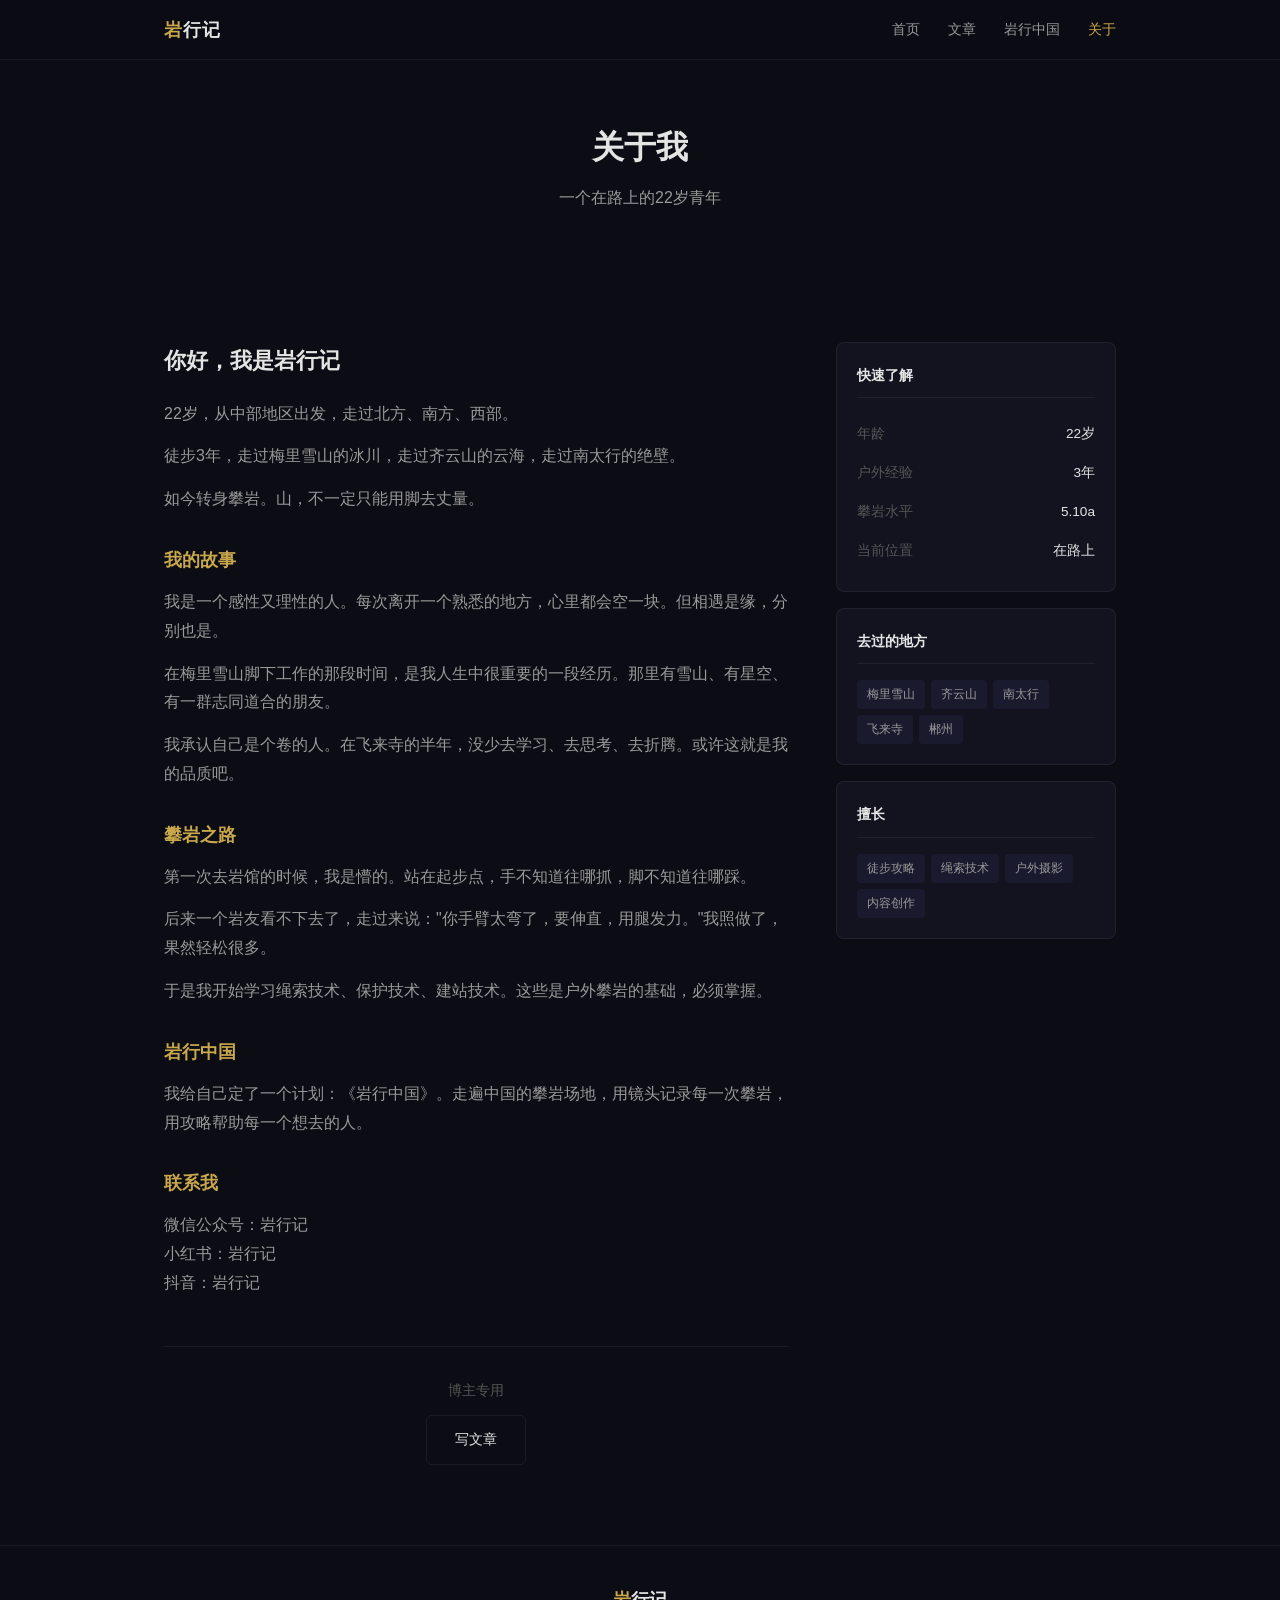
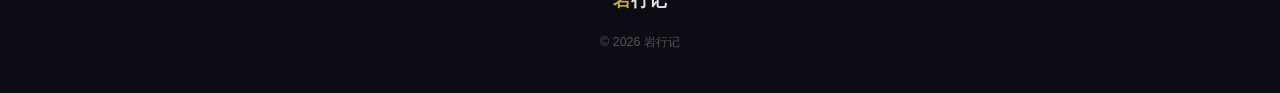
==== about.html @ cf62b630 "feat: 全面重构博客 - 修复深色模式，固定为深色主题 - 编辑器添加密码保护 - 添加GitHub发布教程 - 添加文章管理功能（删除/修改/隐藏） - 创建岩行中国独立页面 - 添加自动刷新机" ====
<!DOCTYPE html>
<html lang="zh-CN">
<head>
<meta charset="UTF-8">
<meta name="viewport" content="width=device-width, initial-scale=1.0">
<title>关于 | 岩行记</title>
<link rel="stylesheet" href="css/style.css">
</head>
<body>
<nav class="nav">
<div class="nav-inner">
<a href="index.html" class="nav-brand"><span>岩</span>行记</a>
<div class="nav-links" id="navLinks">
<a href="index.html">首页</a>
<a href="blog.html">文章</a>
<a href="yanxing.html">岩行中国</a>
<a href="about.html" class="active">关于</a>
</div>
<button class="nav-toggle" onclick="document.getElementById('navLinks').classList.toggle('show')"><span></span><span></span><span></span></button>
</div>
</nav>

<section class="page-head"><div class="container"><h1>关于我</h1><p>一个在路上的22岁青年</p></div></section>

<section class="section">
<div class="container">
<div class="about-grid">
<div class="about-main">
<h2>你好，我是岩行记</h2>
<p>22岁，从中部地区出发，走过北方、南方、西部。</p>
<p>徒步3年，走过梅里雪山的冰川，走过齐云山的云海，走过南太行的绝壁。</p>
<p>如今转身攀岩。山，不一定只能用脚去丈量。</p>

<h3>我的故事</h3>
<p>我是一个感性又理性的人。每次离开一个熟悉的地方，心里都会空一块。但相遇是缘，分别也是。</p>
<p>在梅里雪山脚下工作的那段时间，是我人生中很重要的一段经历。那里有雪山、有星空、有一群志同道合的朋友。</p>
<p>我承认自己是个卷的人。在飞来寺的半年，没少去学习、去思考、去折腾。或许这就是我的品质吧。</p>

<h3>攀岩之路</h3>
<p>第一次去岩馆的时候，我是懵的。站在起步点，手不知道往哪抓，脚不知道往哪踩。</p>
<p>后来一个岩友看不下去了，走过来说："你手臂太弯了，要伸直，用腿发力。"我照做了，果然轻松很多。</p>
<p>于是我开始学习绳索技术、保护技术、建站技术。这些是户外攀岩的基础，必须掌握。</p>

<h3>岩行中国</h3>
<p>我给自己定了一个计划：《岩行中国》。走遍中国的攀岩场地，用镜头记录每一次攀岩，用攻略帮助每一个想去的人。</p>

<h3>联系我</h3>
<p>微信公众号：岩行记<br>小红书：岩行记<br>抖音：岩行记</p>

<div class="editor-entry">
<p>博主专用</p>
<a href="editor.html" class="btn btn-o">写文章</a>
</div>
</div>

<div>
<div class="sidebar-card">
<h4>快速了解</h4>
<div class="info-row"><span class="lb">年龄</span><span>22岁</span></div>
<div class="info-row"><span class="lb">户外经验</span><span>3年</span></div>
<div class="info-row"><span class="lb">攀岩水平</span><span>5.10a</span></div>
<div class="info-row"><span class="lb">当前位置</span><span>在路上</span></div>
</div>
<div class="sidebar-card">
<h4>去过的地方</h4>
<div class="tags">
<span class="tag">梅里雪山</span><span class="tag">齐云山</span><span class="tag">南太行</span><span class="tag">飞来寺</span><span class="tag">郴州</span>
</div>
</div>
<div class="sidebar-card">
<h4>擅长</h4>
<div class="tags">
<span class="tag">徒步攻略</span><span class="tag">绳索技术</span><span class="tag">户外摄影</span><span class="tag">内容创作</span>
</div>
</div>
</div>
</div>
</div>
</section>

<footer class="footer"><div class="container"><div class="footer-brand"><span>岩</span>行记</div><p class="footer-copy">© 2026 岩行记</p></div></footer>
<script src="js/main.js"></script>
</body>
</html>
---- css/style.css ----
/* 岩行记 - 全局样式 */
*{margin:0;padding:0;box-sizing:border-box}

:root{
  --bg:#0c0c14;
  --bg2:#131320;
  --bg3:#1a1a2e;
  --tx:#e4e4e4;
  --tx2:#999;
  --tx3:#555;
  --gn:#c9a84c;
  --gn2:rgba(201,168,76,.15);
  --gn3:rgba(201,168,76,.3);
  --bd:rgba(255,255,255,.06);
  --r:8px;
}

html{font-size:16px;scroll-behavior:smooth}

body{
  font-family:-apple-system,BlinkMacSystemFont,"Segoe UI","PingFang SC","Hiragino Sans GB","Microsoft YaHei",Helvetica,Arial,sans-serif;
  background:var(--bg);
  color:var(--tx);
  line-height:1.7;
  min-height:100vh;
  -webkit-font-smoothing:antialiased;
}

a{color:inherit;text-decoration:none}
img{max-width:100%;display:block}
.container{max-width:1000px;margin:0 auto;padding:0 24px}

/* 导航 */
.nav{
  position:fixed;top:0;left:0;right:0;z-index:100;
  padding:14px 0;
  background:rgba(12,12,20,.85);
  backdrop-filter:blur(20px);
  border-bottom:1px solid var(--bd);
}
.nav-inner{max-width:1000px;margin:0 auto;padding:0 24px;display:flex;align-items:center;justify-content:space-between}
.nav-brand{font-size:1.15rem;font-weight:700;letter-spacing:1px}
.nav-brand span{color:var(--gn)}
.nav-links{display:flex;gap:28px}
.nav-links a{font-size:.88rem;color:var(--tx2);transition:.2s}
.nav-links a:hover,.nav-links a.active{color:var(--gn)}
.nav-toggle{display:none;background:none;border:none;cursor:pointer;flex-direction:column;gap:5px;padding:4px}
.nav-toggle span{width:20px;height:2px;background:var(--tx);transition:.2s}

/* 英雄区 */
.hero{min-height:100vh;display:flex;align-items:center;justify-content:center;text-align:center;padding:0 24px;position:relative}
.hero::before{content:'';position:absolute;top:20%;left:50%;transform:translateX(-50%);width:500px;height:500px;background:radial-gradient(circle,var(--gn2) 0%,transparent 70%);pointer-events:none}
.hero-content{position:relative;z-index:1}
.hero-label{font-size:.75rem;color:var(--gn);letter-spacing:4px;text-transform:uppercase;margin-bottom:24px}
.hero-title{font-size:clamp(3rem,8vw,5.5rem);font-weight:800;line-height:1;margin-bottom:20px;letter-spacing:-2px}
.hero-title .g{color:var(--gn)}
.hero-sub{font-size:1.05rem;color:var(--tx2);margin-bottom:12px;font-weight:300}
.hero-desc{font-size:.9rem;color:var(--tx3);margin-bottom:40px;max-width:500px;margin-left:auto;margin-right:auto}
.hero-btns{display:flex;gap:14px;justify-content:center;flex-wrap:wrap}

/* 按钮 */
.btn{display:inline-flex;align-items:center;padding:12px 28px;border-radius:6px;font-size:.88rem;font-weight:500;cursor:pointer;transition:.2s;border:none;font-family:inherit}
.btn-g{background:var(--gn);color:#0c0c14}
.btn-g:hover{background:#d4b35a;transform:translateY(-1px)}
.btn-o{background:transparent;color:var(--tx);border:1px solid var(--bd)}
.btn-o:hover{border-color:var(--gn);color:var(--gn)}
.btn-s{padding:8px 18px;font-size:.82rem}
.btn-d{background:#e94560;color:#fff}
.btn-d:hover{background:#d63d56}

/* 区块 */
.section{padding:80px 0}
.section-head{display:flex;justify-content:space-between;align-items:center;margin-bottom:40px}
.section-title{font-size:1.4rem;font-weight:700}
.section-title .g{color:var(--gn)}
.section-link{font-size:.85rem;color:var(--gn)}

/* 文章卡片 */
.posts-grid{display:grid;grid-template-columns:repeat(auto-fill,minmax(300px,1fr));gap:20px}
.post-card{background:var(--bg2);border:1px solid var(--bd);border-radius:var(--r);overflow:hidden;transition:.25s}
.post-card:hover{border-color:var(--gn3);transform:translateY(-4px)}
.post-thumb{height:180px;display:flex;align-items:center;justify-content:center;font-size:3rem;position:relative}
.post-thumb::after{content:'';position:absolute;bottom:0;left:0;right:0;height:60px;background:linear-gradient(transparent,var(--bg2))}
.post-body{padding:20px}
.post-meta{display:flex;gap:12px;font-size:.78rem;margin-bottom:10px}
.post-date{color:var(--tx3)}
.post-tag{color:var(--gn)}
.post-title{font-size:1.05rem;font-weight:600;margin-bottom:8px;line-height:1.4}
.post-excerpt{font-size:.88rem;color:var(--tx2);margin-bottom:16px;line-height:1.7;display:-webkit-box;-webkit-line-clamp:2;-webkit-box-orient:vertical;overflow:hidden}
.post-more{font-size:.82rem;color:var(--gn)}
.post-hidden{opacity:.5}

/* 岩行中国 */
.yanxing{text-align:center;padding:80px 24px;background:var(--bg2);border-top:1px solid var(--bd);border-bottom:1px solid var(--bd);position:relative;overflow:hidden}
.yanxing::before{content:'';position:absolute;top:-100px;right:-100px;width:400px;height:400px;background:radial-gradient(circle,var(--gn2) 0%,transparent 70%);pointer-events:none}
.badge{display:inline-block;padding:4px 16px;background:var(--gn2);color:var(--gn);border-radius:20px;font-size:.75rem;letter-spacing:2px;margin-bottom:20px;border:1px solid rgba(201,168,76,.2)}
.yanxing h2{font-size:2rem;font-weight:700;margin-bottom:16px}
.yanxing>p{color:var(--tx2);max-width:500px;margin:0 auto 32px}
.stops{display:flex;justify-content:center;gap:40px;margin-bottom:32px;flex-wrap:wrap}
.stop-num{display:block;font-size:1.6rem;font-weight:700;color:var(--gn)}
.stop-label{font-size:.75rem;color:var(--tx3);letter-spacing:1px}

/* 关于预览 */
.about-section{display:grid;grid-template-columns:1fr 1fr;gap:60px;align-items:center}
.about-text p{color:var(--tx2);margin-bottom:12px;font-size:.95rem}
.stats{display:grid;grid-template-columns:repeat(3,1fr);gap:16px}
.stat{text-align:center;padding:24px 12px;background:var(--bg2);border:1px solid var(--bd);border-radius:var(--r)}
.stat-num{display:block;font-size:1.4rem;font-weight:700;color:var(--gn);margin-bottom:6px}
.stat-label{font-size:.7rem;color:var(--tx3);letter-spacing:1px}

/* 页脚 */
.footer{padding:40px 0;border-top:1px solid var(--bd);text-align:center}
.footer-brand{font-size:1.1rem;font-weight:700;margin-bottom:16px}
.footer-brand span{color:var(--gn)}
.footer-links{display:flex;justify-content:center;gap:24px;margin-bottom:20px}
.footer-links a{font-size:.82rem;color:var(--tx2);transition:.2s}
.footer-links a:hover{color:var(--gn)}
.footer-copy{font-size:.78rem;color:var(--tx3)}

/* 页面头部 */
.page-head{padding:120px 0 50px;text-align:center}
.page-head h1{font-size:2rem;font-weight:700;margin-bottom:10px}
.page-head p{color:var(--tx2)}

/* 筛选 */
.filters{display:flex;gap:8px;margin-bottom:32px;flex-wrap:wrap}
.filter-btn{padding:6px 16px;background:transparent;border:1px solid var(--bd);border-radius:4px;color:var(--tx2);font-size:.82rem;cursor:pointer;transition:.2s;font-family:inherit}
.filter-btn:hover,.filter-btn.active{border-color:var(--gn);color:var(--gn);background:var(--gn2)}

/* 关于页面 */
.about-grid{display:grid;grid-template-columns:1fr 280px;gap:48px}
.about-main h2{font-size:1.4rem;margin-bottom:20px}
.about-main h3{font-size:1.1rem;color:var(--gn);margin:32px 0 12px}
.about-main p{color:var(--tx2);margin-bottom:14px;line-height:1.8}
.sidebar-card{background:var(--bg2);border:1px solid var(--bd);border-radius:var(--r);padding:20px;margin-bottom:16px}
.sidebar-card h4{font-size:.9rem;margin-bottom:16px;padding-bottom:10px;border-bottom:1px solid var(--bd)}
.info-row{display:flex;justify-content:space-between;padding:8px 0;font-size:.85rem}
.info-row .lb{color:var(--tx3)}
.tags{display:flex;flex-wrap:wrap;gap:6px}
.tag{padding:4px 10px;background:var(--bg3);border-radius:4px;font-size:.78rem;color:var(--tx2)}

/* 文章详情 */
.article-head{padding:120px 0 40px;text-align:center}
.article-head .post-meta{justify-content:center;margin-bottom:16px}
.article-head h1{font-size:2rem;font-weight:700;max-width:600px;margin:0 auto 12px;line-height:1.3}
.article-head .subtitle{color:var(--tx2);font-size:1rem}
.article-body{max-width:640px;margin:0 auto;padding:0 24px 60px}
.article-body p{margin-bottom:20px;color:var(--tx2);line-height:1.9}
.article-body h2{font-size:1.3rem;margin:40px 0 16px;color:var(--tx)}
.article-body blockquote{border-left:3px solid var(--gn);padding:14px 20px;margin:28px 0;background:var(--gn2);border-radius:0 6px 6px 0;font-style:italic;color:var(--tx2)}
.article-body hr{border:none;height:1px;background:var(--bd);margin:40px 0}
.article-body strong{color:var(--tx)}
.article-nav{max-width:640px;margin:0 auto;padding:0 24px 60px;display:flex;justify-content:space-between;border-top:1px solid var(--bd);padding-top:24px}
.article-nav a{font-size:.85rem;color:var(--gn)}

/* 编辑器 */
.editor-wrap{padding-top:100px;min-height:100vh}
.editor-box{max-width:800px;margin:0 auto;padding:0 24px 60px}
.editor-box>h1{font-size:1.8rem;margin-bottom:8px}
.editor-box>p{color:var(--tx2);margin-bottom:32px}

/* 登录 */
.login-box{background:var(--bg2);border:1px solid var(--bd);border-radius:var(--r);padding:40px;text-align:center;max-width:400px;margin:0 auto}
.login-box h3{margin-bottom:20px}
.login-box input{width:100%;padding:12px 16px;background:var(--bg);border:1px solid var(--bd);border-radius:6px;color:var(--tx);font-size:.95rem;margin-bottom:16px;font-family:inherit}
.login-box input:focus{outline:none;border-color:var(--gn)}
.login-err{color:#e94560;font-size:.82rem;margin-bottom:12px;display:none}

/* 表单 */
.form-card{background:var(--bg2);border:1px solid var(--bd);border-radius:var(--r);padding:28px}
.form-group{margin-bottom:20px}
.form-label{display:block;font-size:.82rem;color:var(--tx2);margin-bottom:6px;letter-spacing:.5px}
.form-input,.form-select,.form-textarea{width:100%;padding:10px 14px;background:var(--bg);border:1px solid var(--bd);border-radius:6px;color:var(--tx);font-size:.92rem;font-family:inherit;transition:.2s}
.form-input:focus,.form-select:focus,.form-textarea:focus{outline:none;border-color:var(--gn)}
.form-textarea{min-height:250px;resize:vertical;line-height:1.7}
.form-hint{font-size:.75rem;color:var(--tx3);margin-top:4px}
.form-actions{display:flex;gap:12px;margin-top:24px;flex-wrap:wrap}

/* 输出区域 */
.output-section{margin-top:32px}
.output-section h3{font-size:1.1rem;margin-bottom:16px}
.code-block{background:var(--bg);border:1px solid var(--bd);border-radius:var(--r);padding:20px;font-family:"SF Mono","Fira Code","Consolas",monospace;font-size:.8rem;line-height:1.5;color:var(--tx2);overflow-x:auto;max-height:400px;overflow-y:auto;white-space:pre-wrap}
.copy-ok{color:var(--gn);font-size:.82rem;display:none}

/* 编辑器入口 */
.editor-entry{margin-top:48px;padding-top:32px;border-top:1px solid var(--bd);text-align:center}
.editor-entry p{color:var(--tx3);font-size:.85rem;margin-bottom:12px}

/* 教程区域 */
.tutorial{background:var(--bg2);border:1px solid var(--bd);border-radius:var(--r);padding:28px;margin-top:32px}
.tutorial h3{font-size:1.1rem;margin-bottom:20px;color:var(--gn)}
.tutorial ol{padding-left:20px;color:var(--tx2)}
.tutorial li{margin-bottom:16px;line-height:1.7}
.tutorial code{background:var(--bg3);padding:2px 8px;border-radius:4px;font-size:.85rem;font-family:"SF Mono","Fira Code","Consolas",monospace}
.tutorial .step-title{font-weight:600;color:var(--tx);display:block;margin-bottom:4px}
.tutorial .step-desc{font-size:.88rem}
.tutorial .tip{background:var(--gn2);border-left:3px solid var(--gn);padding:12px 16px;border-radius:0 6px 6px 0;margin-top:20px;font-size:.85rem}

/* 文章管理 */
.manage-section{margin-top:32px}
.manage-item{display:flex;align-items:center;justify-content:space-between;padding:16px;background:var(--bg2);border:1px solid var(--bd);border-radius:var(--r);margin-bottom:10px}
.manage-item.hidden{opacity:.5}
.manage-info{flex:1}
.manage-info h4{font-size:.95rem;margin-bottom:4px}
.manage-info p{font-size:.8rem;color:var(--tx3)}
.manage-actions{display:flex;gap:8px}

/* 岩行中国独立页面 */
.yx-hero{padding:140px 0 60px;text-align:center;position:relative}
.yx-hero::before{content:'';position:absolute;top:0;left:0;right:0;bottom:0;background:radial-gradient(ellipse at 50% 0%,var(--gn2) 0%,transparent 60%);pointer-events:none}
.yx-hero h1{font-size:2.5rem;font-weight:700;margin-bottom:16px}
.yx-hero .g{color:var(--gn)}
.yx-hero p{color:var(--tx2);max-width:600px;margin:0 auto}

.yx-section{padding:60px 0}
.yx-section h2{font-size:1.5rem;margin-bottom:24px;text-align:center}
.yx-section h2 .g{color:var(--gn)}

.route-grid{display:grid;grid-template-columns:repeat(auto-fill,minmax(280px,1fr));gap:20px}
.route-card{background:var(--bg2);border:1px solid var(--bd);border-radius:var(--r);padding:24px;transition:.25s}
.route-card:hover{border-color:var(--gn3);transform:translateY(-4px)}
.route-num{font-size:2rem;font-weight:700;color:var(--gn);margin-bottom:8px}
.route-name{font-size:1.1rem;font-weight:600;margin-bottom:8px}
.route-desc{font-size:.88rem;color:var(--tx2);line-height:1.7}
.route-status{display:inline-block;margin-top:12px;padding:3px 10px;border-radius:4px;font-size:.72rem;letter-spacing:1px}
.route-status.upcoming{background:var(--gn2);color:var(--gn)}
.route-status.planned{background:rgba(255,255,255,.05);color:var(--tx3)}

.yx-plan{background:var(--bg2);border-top:1px solid var(--bd);border-bottom:1px solid var(--bd)}
.yx-plan-inner{max-width:700px;margin:0 auto;text-align:center}
.yx-plan h3{font-size:1.2rem;margin-bottom:20px}
.yx-timeline{text-align:left}
.timeline-item{display:flex;gap:20px;margin-bottom:24px;position:relative}
.timeline-dot{width:12px;height:12px;border-radius:50%;background:var(--gn);margin-top:6px;flex-shrink:0}
.timeline-content h4{font-size:.95rem;margin-bottom:4px}
.timeline-content p{font-size:.85rem;color:var(--tx2)}

.yx-join{text-align:center;padding:60px 24px}
.yx-join h2{font-size:1.5rem;margin-bottom:16px}
.yx-join p{color:var(--tx2);margin-bottom:24px;max-width:500px;margin-left:auto;margin-right:auto}

/* 响应式 */
@media(max-width:768px){
  .nav-links{display:none;position:absolute;top:100%;left:0;right:0;background:var(--bg2);flex-direction:column;padding:20px 24px;gap:14px;border-bottom:1px solid var(--bd)}
  .nav-links.show{display:flex}
  .nav-toggle{display:flex}
  .posts-grid{grid-template-columns:1fr}
  .about-section{grid-template-columns:1fr;gap:32px}
  .about-grid{grid-template-columns:1fr}
  .stats{grid-template-columns:repeat(3,1fr)}
  .stops{gap:24px}
  .form-actions{flex-direction:column}
  .article-head h1{font-size:1.5rem}
  .manage-item{flex-direction:column;align-items:flex-start;gap:12px}
  .manage-actions{width:100%}
  .manage-actions .btn{flex:1;justify-content:center}
}
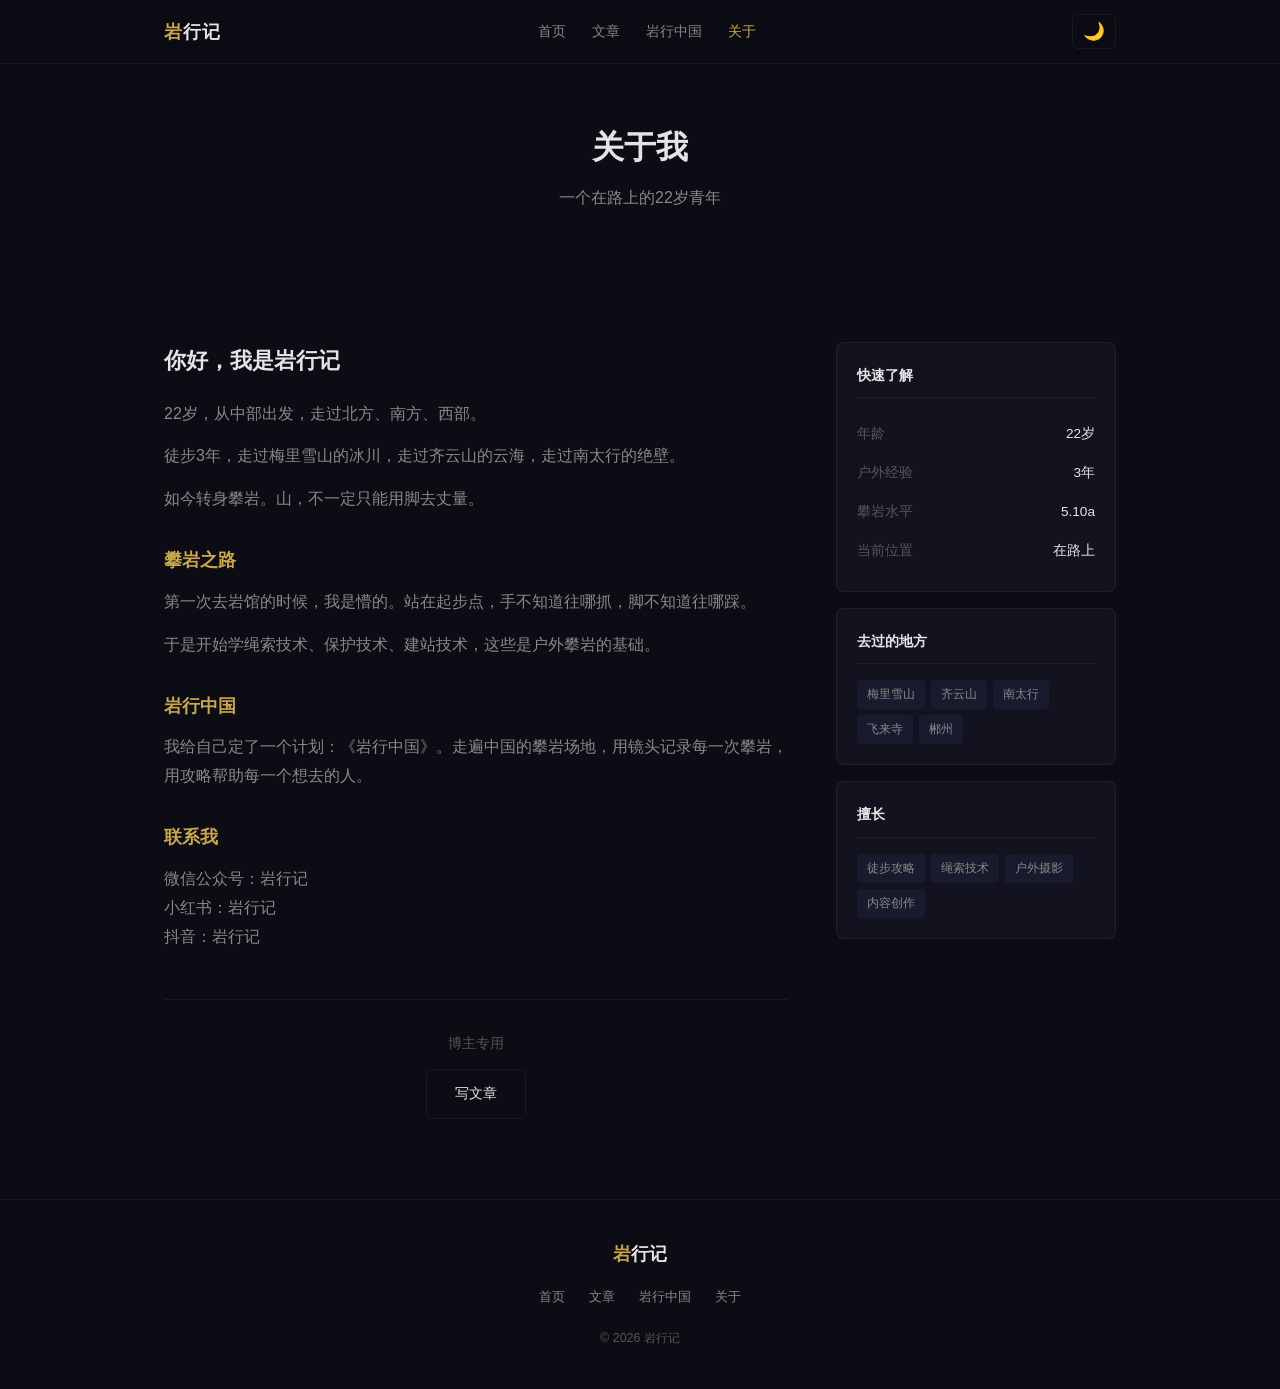
==== commit 7ddc548c: "feat: 完整重构 - 恢复深色/浅色主题切换 - 新增岩行中国独立页面 - 编辑器增加文章管理（隐藏/删除/导出） - 编辑器增加GitHub上传图文教程 - 导航栏增加岩行中国入口 - 首页文章" ====
--- a/about.html
+++ b/about.html
@@ -1,84 +1,104 @@
 <!DOCTYPE html>
 <html lang="zh-CN">
 <head>
-<meta charset="UTF-8">
-<meta name="viewport" content="width=device-width, initial-scale=1.0">
-<title>关于 | 岩行记</title>
-<link rel="stylesheet" href="css/style.css">
+    <meta charset="UTF-8">
+    <meta name="viewport" content="width=device-width, initial-scale=1.0">
+    <title>关于 | 岩行记</title>
+    <link rel="stylesheet" href="css/style.css">
+    <link rel="icon" href="data:image/svg+xml,<svg xmlns='http://www.w3.org/2000/svg' viewBox='0 0 100 100'><text y='.9em' font-size='90'>⛰️</text></svg>">
+    <meta http-equiv="Cache-Control" content="no-cache">
 </head>
 <body>
-<nav class="nav">
-<div class="nav-inner">
-<a href="index.html" class="nav-brand"><span>岩</span>行记</a>
-<div class="nav-links" id="navLinks">
-<a href="index.html">首页</a>
-<a href="blog.html">文章</a>
-<a href="yanxing.html">岩行中国</a>
-<a href="about.html" class="active">关于</a>
-</div>
-<button class="nav-toggle" onclick="document.getElementById('navLinks').classList.toggle('show')"><span></span><span></span><span></span></button>
-</div>
-</nav>
+    <nav class="nav">
+        <div class="nav-inner">
+            <a href="index.html" class="nav-brand"><span>岩</span>行记</a>
+            <div class="nav-links" id="navLinks">
+                <a href="index.html">首页</a>
+                <a href="blog.html">文章</a>
+                <a href="yanxing.html">岩行中国</a>
+                <a href="about.html" class="active">关于</a>
+            </div>
+            <button class="theme-btn" onclick="toggleTheme()" title="切换主题">🌙</button>
+            <button class="nav-toggle" onclick="document.getElementById('navLinks').classList.toggle('show')">
+                <span></span><span></span><span></span>
+            </button>
+        </div>
+    </nav>
 
-<section class="page-head"><div class="container"><h1>关于我</h1><p>一个在路上的22岁青年</p></div></section>
+    <section class="page-head">
+        <div class="container">
+            <h1>关于我</h1>
+            <p>一个在路上的22岁青年</p>
+        </div>
+    </section>
 
-<section class="section">
-<div class="container">
-<div class="about-grid">
-<div class="about-main">
-<h2>你好，我是岩行记</h2>
-<p>22岁，从中部地区出发，走过北方、南方、西部。</p>
-<p>徒步3年，走过梅里雪山的冰川，走过齐云山的云海，走过南太行的绝壁。</p>
-<p>如今转身攀岩。山，不一定只能用脚去丈量。</p>
+    <section class="section">
+        <div class="container">
+            <div class="about-grid">
+                <div class="about-main">
+                    <h2>你好，我是岩行记</h2>
+                    <p>22岁，从中部出发，走过北方、南方、西部。</p>
+                    <p>徒步3年，走过梅里雪山的冰川，走过齐云山的云海，走过南太行的绝壁。</p>
+                    <p>如今转身攀岩。山，不一定只能用脚去丈量。</p>
 
-<h3>我的故事</h3>
-<p>我是一个感性又理性的人。每次离开一个熟悉的地方，心里都会空一块。但相遇是缘，分别也是。</p>
-<p>在梅里雪山脚下工作的那段时间，是我人生中很重要的一段经历。那里有雪山、有星空、有一群志同道合的朋友。</p>
-<p>我承认自己是个卷的人。在飞来寺的半年，没少去学习、去思考、去折腾。或许这就是我的品质吧。</p>
+                    <h3>攀岩之路</h3>
+                    <p>第一次去岩馆的时候，我是懵的。站在起步点，手不知道往哪抓，脚不知道往哪踩。</p>
+                    <p>于是开始学绳索技术、保护技术、建站技术，这些是户外攀岩的基础。</p>
 
-<h3>攀岩之路</h3>
-<p>第一次去岩馆的时候，我是懵的。站在起步点，手不知道往哪抓，脚不知道往哪踩。</p>
-<p>后来一个岩友看不下去了，走过来说："你手臂太弯了，要伸直，用腿发力。"我照做了，果然轻松很多。</p>
-<p>于是我开始学习绳索技术、保护技术、建站技术。这些是户外攀岩的基础，必须掌握。</p>
+                    <h3>岩行中国</h3>
+                    <p>我给自己定了一个计划：《岩行中国》。走遍中国的攀岩场地，用镜头记录每一次攀岩，用攻略帮助每一个想去的人。</p>
 
-<h3>岩行中国</h3>
-<p>我给自己定了一个计划：《岩行中国》。走遍中国的攀岩场地，用镜头记录每一次攀岩，用攻略帮助每一个想去的人。</p>
+                    <h3>联系我</h3>
+                    <p>微信公众号：岩行记<br>小红书：岩行记<br>抖音：岩行记</p>
 
-<h3>联系我</h3>
-<p>微信公众号：岩行记<br>小红书：岩行记<br>抖音：岩行记</p>
+                    <!-- 写文章入口 -->
+                    <div class="editor-entry">
+                        <p>博主专用</p>
+                        <a href="editor.html" class="btn btn-ghost">写文章</a>
+                    </div>
+                </div>
 
-<div class="editor-entry">
-<p>博主专用</p>
-<a href="editor.html" class="btn btn-o">写文章</a>
-</div>
-</div>
+                <div>
+                    <div class="sidebar-card">
+                        <h4>快速了解</h4>
+                        <div class="info-row"><span class="label">年龄</span><span>22岁</span></div>
+                        <div class="info-row"><span class="label">户外经验</span><span>3年</span></div>
+                        <div class="info-row"><span class="label">攀岩水平</span><span>5.10a</span></div>
+                        <div class="info-row"><span class="label">当前位置</span><span>在路上</span></div>
+                    </div>
+                    <div class="sidebar-card">
+                        <h4>去过的地方</h4>
+                        <div class="tags">
+                            <span class="tag">梅里雪山</span><span class="tag">齐云山</span>
+                            <span class="tag">南太行</span><span class="tag">飞来寺</span>
+                            <span class="tag">郴州</span>
+                        </div>
+                    </div>
+                    <div class="sidebar-card">
+                        <h4>擅长</h4>
+                        <div class="tags">
+                            <span class="tag">徒步攻略</span><span class="tag">绳索技术</span>
+                            <span class="tag">户外摄影</span><span class="tag">内容创作</span>
+                        </div>
+                    </div>
+                </div>
+            </div>
+        </div>
+    </section>
 
-<div>
-<div class="sidebar-card">
-<h4>快速了解</h4>
-<div class="info-row"><span class="lb">年龄</span><span>22岁</span></div>
-<div class="info-row"><span class="lb">户外经验</span><span>3年</span></div>
-<div class="info-row"><span class="lb">攀岩水平</span><span>5.10a</span></div>
-<div class="info-row"><span class="lb">当前位置</span><span>在路上</span></div>
-</div>
-<div class="sidebar-card">
-<h4>去过的地方</h4>
-<div class="tags">
-<span class="tag">梅里雪山</span><span class="tag">齐云山</span><span class="tag">南太行</span><span class="tag">飞来寺</span><span class="tag">郴州</span>
-</div>
-</div>
-<div class="sidebar-card">
-<h4>擅长</h4>
-<div class="tags">
-<span class="tag">徒步攻略</span><span class="tag">绳索技术</span><span class="tag">户外摄影</span><span class="tag">内容创作</span>
-</div>
-</div>
-</div>
-</div>
-</div>
-</section>
+    <footer class="footer">
+        <div class="footer-inner">
+            <div class="footer-brand"><span>岩</span>行记</div>
+            <div class="footer-links">
+                <a href="index.html">首页</a>
+                <a href="blog.html">文章</a>
+                <a href="yanxing.html">岩行中国</a>
+                <a href="about.html">关于</a>
+            </div>
+            <p class="footer-copy">© 2026 岩行记</p>
+        </div>
+    </footer>
 
-<footer class="footer"><div class="container"><div class="footer-brand"><span>岩</span>行记</div><p class="footer-copy">© 2026 岩行记</p></div></footer>
-<script src="js/main.js"></script>
+    <script src="js/main.js"></script>
 </body>
 </html>
--- a/css/style.css
+++ b/css/style.css
@@ -1,257 +1,301 @@
-/* 岩行记 - 全局样式 */
-*{margin:0;padding:0;box-sizing:border-box}
-
-:root{
-  --bg:#0c0c14;
-  --bg2:#131320;
-  --bg3:#1a1a2e;
-  --tx:#e4e4e4;
-  --tx2:#999;
-  --tx3:#555;
-  --gn:#c9a84c;
-  --gn2:rgba(201,168,76,.15);
-  --gn3:rgba(201,168,76,.3);
-  --bd:rgba(255,255,255,.06);
-  --r:8px;
-}
-
-html{font-size:16px;scroll-behavior:smooth}
-
-body{
-  font-family:-apple-system,BlinkMacSystemFont,"Segoe UI","PingFang SC","Hiragino Sans GB","Microsoft YaHei",Helvetica,Arial,sans-serif;
-  background:var(--bg);
-  color:var(--tx);
-  line-height:1.7;
-  min-height:100vh;
-  -webkit-font-smoothing:antialiased;
-}
-
-a{color:inherit;text-decoration:none}
-img{max-width:100%;display:block}
-.container{max-width:1000px;margin:0 auto;padding:0 24px}
-
-/* 导航 */
-.nav{
-  position:fixed;top:0;left:0;right:0;z-index:100;
-  padding:14px 0;
-  background:rgba(12,12,20,.85);
-  backdrop-filter:blur(20px);
-  border-bottom:1px solid var(--bd);
-}
-.nav-inner{max-width:1000px;margin:0 auto;padding:0 24px;display:flex;align-items:center;justify-content:space-between}
-.nav-brand{font-size:1.15rem;font-weight:700;letter-spacing:1px}
-.nav-brand span{color:var(--gn)}
-.nav-links{display:flex;gap:28px}
-.nav-links a{font-size:.88rem;color:var(--tx2);transition:.2s}
-.nav-links a:hover,.nav-links a.active{color:var(--gn)}
-.nav-toggle{display:none;background:none;border:none;cursor:pointer;flex-direction:column;gap:5px;padding:4px}
-.nav-toggle span{width:20px;height:2px;background:var(--tx);transition:.2s}
-
-/* 英雄区 */
-.hero{min-height:100vh;display:flex;align-items:center;justify-content:center;text-align:center;padding:0 24px;position:relative}
-.hero::before{content:'';position:absolute;top:20%;left:50%;transform:translateX(-50%);width:500px;height:500px;background:radial-gradient(circle,var(--gn2) 0%,transparent 70%);pointer-events:none}
-.hero-content{position:relative;z-index:1}
-.hero-label{font-size:.75rem;color:var(--gn);letter-spacing:4px;text-transform:uppercase;margin-bottom:24px}
-.hero-title{font-size:clamp(3rem,8vw,5.5rem);font-weight:800;line-height:1;margin-bottom:20px;letter-spacing:-2px}
-.hero-title .g{color:var(--gn)}
-.hero-sub{font-size:1.05rem;color:var(--tx2);margin-bottom:12px;font-weight:300}
-.hero-desc{font-size:.9rem;color:var(--tx3);margin-bottom:40px;max-width:500px;margin-left:auto;margin-right:auto}
-.hero-btns{display:flex;gap:14px;justify-content:center;flex-wrap:wrap}
-
-/* 按钮 */
-.btn{display:inline-flex;align-items:center;padding:12px 28px;border-radius:6px;font-size:.88rem;font-weight:500;cursor:pointer;transition:.2s;border:none;font-family:inherit}
-.btn-g{background:var(--gn);color:#0c0c14}
-.btn-g:hover{background:#d4b35a;transform:translateY(-1px)}
-.btn-o{background:transparent;color:var(--tx);border:1px solid var(--bd)}
-.btn-o:hover{border-color:var(--gn);color:var(--gn)}
-.btn-s{padding:8px 18px;font-size:.82rem}
-.btn-d{background:#e94560;color:#fff}
-.btn-d:hover{background:#d63d56}
-
-/* 区块 */
-.section{padding:80px 0}
-.section-head{display:flex;justify-content:space-between;align-items:center;margin-bottom:40px}
-.section-title{font-size:1.4rem;font-weight:700}
-.section-title .g{color:var(--gn)}
-.section-link{font-size:.85rem;color:var(--gn)}
-
-/* 文章卡片 */
-.posts-grid{display:grid;grid-template-columns:repeat(auto-fill,minmax(300px,1fr));gap:20px}
-.post-card{background:var(--bg2);border:1px solid var(--bd);border-radius:var(--r);overflow:hidden;transition:.25s}
-.post-card:hover{border-color:var(--gn3);transform:translateY(-4px)}
-.post-thumb{height:180px;display:flex;align-items:center;justify-content:center;font-size:3rem;position:relative}
-.post-thumb::after{content:'';position:absolute;bottom:0;left:0;right:0;height:60px;background:linear-gradient(transparent,var(--bg2))}
-.post-body{padding:20px}
-.post-meta{display:flex;gap:12px;font-size:.78rem;margin-bottom:10px}
-.post-date{color:var(--tx3)}
-.post-tag{color:var(--gn)}
-.post-title{font-size:1.05rem;font-weight:600;margin-bottom:8px;line-height:1.4}
-.post-excerpt{font-size:.88rem;color:var(--tx2);margin-bottom:16px;line-height:1.7;display:-webkit-box;-webkit-line-clamp:2;-webkit-box-orient:vertical;overflow:hidden}
-.post-more{font-size:.82rem;color:var(--gn)}
-.post-hidden{opacity:.5}
-
-/* 岩行中国 */
-.yanxing{text-align:center;padding:80px 24px;background:var(--bg2);border-top:1px solid var(--bd);border-bottom:1px solid var(--bd);position:relative;overflow:hidden}
-.yanxing::before{content:'';position:absolute;top:-100px;right:-100px;width:400px;height:400px;background:radial-gradient(circle,var(--gn2) 0%,transparent 70%);pointer-events:none}
-.badge{display:inline-block;padding:4px 16px;background:var(--gn2);color:var(--gn);border-radius:20px;font-size:.75rem;letter-spacing:2px;margin-bottom:20px;border:1px solid rgba(201,168,76,.2)}
-.yanxing h2{font-size:2rem;font-weight:700;margin-bottom:16px}
-.yanxing>p{color:var(--tx2);max-width:500px;margin:0 auto 32px}
-.stops{display:flex;justify-content:center;gap:40px;margin-bottom:32px;flex-wrap:wrap}
-.stop-num{display:block;font-size:1.6rem;font-weight:700;color:var(--gn)}
-.stop-label{font-size:.75rem;color:var(--tx3);letter-spacing:1px}
-
-/* 关于预览 */
-.about-section{display:grid;grid-template-columns:1fr 1fr;gap:60px;align-items:center}
-.about-text p{color:var(--tx2);margin-bottom:12px;font-size:.95rem}
-.stats{display:grid;grid-template-columns:repeat(3,1fr);gap:16px}
-.stat{text-align:center;padding:24px 12px;background:var(--bg2);border:1px solid var(--bd);border-radius:var(--r)}
-.stat-num{display:block;font-size:1.4rem;font-weight:700;color:var(--gn);margin-bottom:6px}
-.stat-label{font-size:.7rem;color:var(--tx3);letter-spacing:1px}
-
-/* 页脚 */
-.footer{padding:40px 0;border-top:1px solid var(--bd);text-align:center}
-.footer-brand{font-size:1.1rem;font-weight:700;margin-bottom:16px}
-.footer-brand span{color:var(--gn)}
-.footer-links{display:flex;justify-content:center;gap:24px;margin-bottom:20px}
-.footer-links a{font-size:.82rem;color:var(--tx2);transition:.2s}
-.footer-links a:hover{color:var(--gn)}
-.footer-copy{font-size:.78rem;color:var(--tx3)}
-
-/* 页面头部 */
-.page-head{padding:120px 0 50px;text-align:center}
-.page-head h1{font-size:2rem;font-weight:700;margin-bottom:10px}
-.page-head p{color:var(--tx2)}
-
-/* 筛选 */
-.filters{display:flex;gap:8px;margin-bottom:32px;flex-wrap:wrap}
-.filter-btn{padding:6px 16px;background:transparent;border:1px solid var(--bd);border-radius:4px;color:var(--tx2);font-size:.82rem;cursor:pointer;transition:.2s;font-family:inherit}
-.filter-btn:hover,.filter-btn.active{border-color:var(--gn);color:var(--gn);background:var(--gn2)}
-
-/* 关于页面 */
-.about-grid{display:grid;grid-template-columns:1fr 280px;gap:48px}
-.about-main h2{font-size:1.4rem;margin-bottom:20px}
-.about-main h3{font-size:1.1rem;color:var(--gn);margin:32px 0 12px}
-.about-main p{color:var(--tx2);margin-bottom:14px;line-height:1.8}
-.sidebar-card{background:var(--bg2);border:1px solid var(--bd);border-radius:var(--r);padding:20px;margin-bottom:16px}
-.sidebar-card h4{font-size:.9rem;margin-bottom:16px;padding-bottom:10px;border-bottom:1px solid var(--bd)}
-.info-row{display:flex;justify-content:space-between;padding:8px 0;font-size:.85rem}
-.info-row .lb{color:var(--tx3)}
-.tags{display:flex;flex-wrap:wrap;gap:6px}
-.tag{padding:4px 10px;background:var(--bg3);border-radius:4px;font-size:.78rem;color:var(--tx2)}
-
-/* 文章详情 */
-.article-head{padding:120px 0 40px;text-align:center}
-.article-head .post-meta{justify-content:center;margin-bottom:16px}
-.article-head h1{font-size:2rem;font-weight:700;max-width:600px;margin:0 auto 12px;line-height:1.3}
-.article-head .subtitle{color:var(--tx2);font-size:1rem}
-.article-body{max-width:640px;margin:0 auto;padding:0 24px 60px}
-.article-body p{margin-bottom:20px;color:var(--tx2);line-height:1.9}
-.article-body h2{font-size:1.3rem;margin:40px 0 16px;color:var(--tx)}
-.article-body blockquote{border-left:3px solid var(--gn);padding:14px 20px;margin:28px 0;background:var(--gn2);border-radius:0 6px 6px 0;font-style:italic;color:var(--tx2)}
-.article-body hr{border:none;height:1px;background:var(--bd);margin:40px 0}
-.article-body strong{color:var(--tx)}
-.article-nav{max-width:640px;margin:0 auto;padding:0 24px 60px;display:flex;justify-content:space-between;border-top:1px solid var(--bd);padding-top:24px}
-.article-nav a{font-size:.85rem;color:var(--gn)}
-
-/* 编辑器 */
-.editor-wrap{padding-top:100px;min-height:100vh}
-.editor-box{max-width:800px;margin:0 auto;padding:0 24px 60px}
-.editor-box>h1{font-size:1.8rem;margin-bottom:8px}
-.editor-box>p{color:var(--tx2);margin-bottom:32px}
-
-/* 登录 */
-.login-box{background:var(--bg2);border:1px solid var(--bd);border-radius:var(--r);padding:40px;text-align:center;max-width:400px;margin:0 auto}
-.login-box h3{margin-bottom:20px}
-.login-box input{width:100%;padding:12px 16px;background:var(--bg);border:1px solid var(--bd);border-radius:6px;color:var(--tx);font-size:.95rem;margin-bottom:16px;font-family:inherit}
-.login-box input:focus{outline:none;border-color:var(--gn)}
-.login-err{color:#e94560;font-size:.82rem;margin-bottom:12px;display:none}
-
-/* 表单 */
-.form-card{background:var(--bg2);border:1px solid var(--bd);border-radius:var(--r);padding:28px}
-.form-group{margin-bottom:20px}
-.form-label{display:block;font-size:.82rem;color:var(--tx2);margin-bottom:6px;letter-spacing:.5px}
-.form-input,.form-select,.form-textarea{width:100%;padding:10px 14px;background:var(--bg);border:1px solid var(--bd);border-radius:6px;color:var(--tx);font-size:.92rem;font-family:inherit;transition:.2s}
-.form-input:focus,.form-select:focus,.form-textarea:focus{outline:none;border-color:var(--gn)}
-.form-textarea{min-height:250px;resize:vertical;line-height:1.7}
-.form-hint{font-size:.75rem;color:var(--tx3);margin-top:4px}
-.form-actions{display:flex;gap:12px;margin-top:24px;flex-wrap:wrap}
-
-/* 输出区域 */
-.output-section{margin-top:32px}
-.output-section h3{font-size:1.1rem;margin-bottom:16px}
-.code-block{background:var(--bg);border:1px solid var(--bd);border-radius:var(--r);padding:20px;font-family:"SF Mono","Fira Code","Consolas",monospace;font-size:.8rem;line-height:1.5;color:var(--tx2);overflow-x:auto;max-height:400px;overflow-y:auto;white-space:pre-wrap}
-.copy-ok{color:var(--gn);font-size:.82rem;display:none}
-
-/* 编辑器入口 */
-.editor-entry{margin-top:48px;padding-top:32px;border-top:1px solid var(--bd);text-align:center}
-.editor-entry p{color:var(--tx3);font-size:.85rem;margin-bottom:12px}
-
-/* 教程区域 */
-.tutorial{background:var(--bg2);border:1px solid var(--bd);border-radius:var(--r);padding:28px;margin-top:32px}
-.tutorial h3{font-size:1.1rem;margin-bottom:20px;color:var(--gn)}
-.tutorial ol{padding-left:20px;color:var(--tx2)}
-.tutorial li{margin-bottom:16px;line-height:1.7}
-.tutorial code{background:var(--bg3);padding:2px 8px;border-radius:4px;font-size:.85rem;font-family:"SF Mono","Fira Code","Consolas",monospace}
-.tutorial .step-title{font-weight:600;color:var(--tx);display:block;margin-bottom:4px}
-.tutorial .step-desc{font-size:.88rem}
-.tutorial .tip{background:var(--gn2);border-left:3px solid var(--gn);padding:12px 16px;border-radius:0 6px 6px 0;margin-top:20px;font-size:.85rem}
-
-/* 文章管理 */
-.manage-section{margin-top:32px}
-.manage-item{display:flex;align-items:center;justify-content:space-between;padding:16px;background:var(--bg2);border:1px solid var(--bd);border-radius:var(--r);margin-bottom:10px}
-.manage-item.hidden{opacity:.5}
-.manage-info{flex:1}
-.manage-info h4{font-size:.95rem;margin-bottom:4px}
-.manage-info p{font-size:.8rem;color:var(--tx3)}
-.manage-actions{display:flex;gap:8px}
-
-/* 岩行中国独立页面 */
-.yx-hero{padding:140px 0 60px;text-align:center;position:relative}
-.yx-hero::before{content:'';position:absolute;top:0;left:0;right:0;bottom:0;background:radial-gradient(ellipse at 50% 0%,var(--gn2) 0%,transparent 60%);pointer-events:none}
-.yx-hero h1{font-size:2.5rem;font-weight:700;margin-bottom:16px}
-.yx-hero .g{color:var(--gn)}
-.yx-hero p{color:var(--tx2);max-width:600px;margin:0 auto}
-
-.yx-section{padding:60px 0}
-.yx-section h2{font-size:1.5rem;margin-bottom:24px;text-align:center}
-.yx-section h2 .g{color:var(--gn)}
-
-.route-grid{display:grid;grid-template-columns:repeat(auto-fill,minmax(280px,1fr));gap:20px}
-.route-card{background:var(--bg2);border:1px solid var(--bd);border-radius:var(--r);padding:24px;transition:.25s}
-.route-card:hover{border-color:var(--gn3);transform:translateY(-4px)}
-.route-num{font-size:2rem;font-weight:700;color:var(--gn);margin-bottom:8px}
-.route-name{font-size:1.1rem;font-weight:600;margin-bottom:8px}
-.route-desc{font-size:.88rem;color:var(--tx2);line-height:1.7}
-.route-status{display:inline-block;margin-top:12px;padding:3px 10px;border-radius:4px;font-size:.72rem;letter-spacing:1px}
-.route-status.upcoming{background:var(--gn2);color:var(--gn)}
-.route-status.planned{background:rgba(255,255,255,.05);color:var(--tx3)}
-
-.yx-plan{background:var(--bg2);border-top:1px solid var(--bd);border-bottom:1px solid var(--bd)}
-.yx-plan-inner{max-width:700px;margin:0 auto;text-align:center}
-.yx-plan h3{font-size:1.2rem;margin-bottom:20px}
-.yx-timeline{text-align:left}
-.timeline-item{display:flex;gap:20px;margin-bottom:24px;position:relative}
-.timeline-dot{width:12px;height:12px;border-radius:50%;background:var(--gn);margin-top:6px;flex-shrink:0}
-.timeline-content h4{font-size:.95rem;margin-bottom:4px}
-.timeline-content p{font-size:.85rem;color:var(--tx2)}
-
-.yx-join{text-align:center;padding:60px 24px}
-.yx-join h2{font-size:1.5rem;margin-bottom:16px}
-.yx-join p{color:var(--tx2);margin-bottom:24px;max-width:500px;margin-left:auto;margin-right:auto}
-
-/* 响应式 */
-@media(max-width:768px){
-  .nav-links{display:none;position:absolute;top:100%;left:0;right:0;background:var(--bg2);flex-direction:column;padding:20px 24px;gap:14px;border-bottom:1px solid var(--bd)}
-  .nav-links.show{display:flex}
-  .nav-toggle{display:flex}
-  .posts-grid{grid-template-columns:1fr}
-  .about-section{grid-template-columns:1fr;gap:32px}
-  .about-grid{grid-template-columns:1fr}
-  .stats{grid-template-columns:repeat(3,1fr)}
-  .stops{gap:24px}
-  .form-actions{flex-direction:column}
-  .article-head h1{font-size:1.5rem}
-  .manage-item{flex-direction:column;align-items:flex-start;gap:12px}
-  .manage-actions{width:100%}
-  .manage-actions .btn{flex:1;justify-content:center}
-}
+*, *::before, *::after {
+    margin: 0; padding: 0; box-sizing: border-box;
+}
+
+/* ==================== 深色主题（默认） ==================== */
+:root {
+    --bg: #0c0c14;
+    --bg-card: #131320;
+    --bg-hover: #1a1a2e;
+    --text: #e4e4e4;
+    --text-dim: #888;
+    --text-muted: #555;
+    --gold: #c9a84c;
+    --gold-dim: rgba(201,168,76,0.15);
+    --gold-glow: rgba(201,168,76,0.25);
+    --border: rgba(255,255,255,0.06);
+    --radius: 8px;
+    --trans: 0.25s ease;
+}
+
+/* ==================== 浅色主题 ==================== */
+[data-theme="light"] {
+    --bg: #f5f0eb;
+    --bg-card: #ffffff;
+    --bg-hover: #ebe5dd;
+    --text: #1a1a1a;
+    --text-dim: #666;
+    --text-muted: #999;
+    --gold: #8b6914;
+    --gold-dim: rgba(139,105,20,0.08);
+    --gold-glow: rgba(139,105,20,0.15);
+    --border: rgba(0,0,0,0.08);
+}
+
+html { font-size: 16px; scroll-behavior: smooth; }
+
+body {
+    font-family: -apple-system, BlinkMacSystemFont, "Segoe UI", "PingFang SC", "Hiragino Sans GB", "Microsoft YaHei", "Helvetica Neue", Arial, sans-serif;
+    background: var(--bg);
+    color: var(--text);
+    line-height: 1.7;
+    min-height: 100vh;
+    transition: background var(--trans), color var(--trans);
+}
+
+a { color: inherit; text-decoration: none; }
+img { max-width: 100%; display: block; }
+.container { max-width: 1000px; margin: 0 auto; padding: 0 24px; }
+
+/* ==================== 导航 ==================== */
+.nav {
+    position: fixed; top: 0; left: 0; right: 0; z-index: 100;
+    padding: 14px 0;
+    background: rgba(12,12,20,0.82);
+    backdrop-filter: blur(20px);
+    -webkit-backdrop-filter: blur(20px);
+    border-bottom: 1px solid var(--border);
+    transition: background var(--trans);
+}
+[data-theme="light"] .nav {
+    background: rgba(245,240,235,0.85);
+}
+.nav-inner {
+    max-width: 1000px; margin: 0 auto; padding: 0 24px;
+    display: flex; align-items: center; justify-content: space-between;
+}
+.nav-brand { font-size: 1.15rem; font-weight: 700; letter-spacing: 1px; }
+.nav-brand span { color: var(--gold); }
+.nav-links { display: flex; gap: 26px; }
+.nav-links a { font-size: 0.86rem; color: var(--text-dim); transition: color var(--trans); }
+.nav-links a:hover, .nav-links a.active { color: var(--gold); }
+
+.theme-btn {
+    background: none; border: 1px solid var(--border); cursor: pointer;
+    font-size: 1.1rem; padding: 6px 10px; border-radius: 6px;
+    color: var(--text-dim); transition: var(--trans);
+}
+.theme-btn:hover { border-color: var(--gold); color: var(--gold); }
+
+.nav-toggle {
+    display: none; background: none; border: none; cursor: pointer;
+    flex-direction: column; gap: 5px; padding: 4px;
+}
+.nav-toggle span { width: 20px; height: 2px; background: var(--text); transition: var(--trans); }
+
+/* ==================== 英雄 ==================== */
+.hero {
+    min-height: 100vh; display: flex; align-items: center; justify-content: center;
+    text-align: center; padding: 0 24px; position: relative;
+}
+.hero::before {
+    content:''; position:absolute; top:20%; left:50%; transform:translateX(-50%);
+    width:500px; height:500px;
+    background:radial-gradient(circle, var(--gold-dim) 0%, transparent 70%);
+    pointer-events:none;
+}
+.hero-content { position:relative; z-index:1; }
+.hero-label { font-size:0.75rem; color:var(--gold); letter-spacing:4px; text-transform:uppercase; margin-bottom:24px; }
+.hero-title { font-size:clamp(3rem,8vw,5.5rem); font-weight:800; line-height:1; margin-bottom:20px; letter-spacing:-2px; }
+.hero-title .gold { color:var(--gold); }
+.hero-sub { font-size:1.05rem; color:var(--text-dim); margin-bottom:12px; font-weight:300; }
+.hero-desc { font-size:0.9rem; color:var(--text-muted); margin-bottom:40px; max-width:500px; margin-left:auto; margin-right:auto; }
+.hero-btns { display:flex; gap:14px; justify-content:center; flex-wrap:wrap; }
+
+/* ==================== 按钮 ==================== */
+.btn {
+    display:inline-flex; align-items:center; padding:12px 28px;
+    border-radius:6px; font-size:0.88rem; font-weight:500;
+    cursor:pointer; transition:var(--trans); border:none; font-family:inherit;
+}
+.btn-gold { background:var(--gold); color:#0c0c14; }
+.btn-gold:hover { background:#d4b35a; transform:translateY(-1px); }
+.btn-ghost { background:transparent; color:var(--text); border:1px solid var(--border); }
+.btn-ghost:hover { border-color:var(--gold); color:var(--gold); }
+.btn-sm { padding:6px 14px; font-size:0.8rem; }
+
+/* ==================== 区块 ==================== */
+.section { padding:80px 0; }
+.section-head { display:flex; justify-content:space-between; align-items:center; margin-bottom:40px; }
+.section-title { font-size:1.4rem; font-weight:700; }
+.section-title .gold { color:var(--gold); }
+.section-link { font-size:0.85rem; color:var(--gold); }
+
+/* ==================== 文章卡片 ==================== */
+.posts-grid { display:grid; grid-template-columns:repeat(auto-fill,minmax(300px,1fr)); gap:20px; }
+.post-card {
+    background:var(--bg-card); border:1px solid var(--border);
+    border-radius:var(--radius); overflow:hidden; transition:var(--trans);
+    position:relative;
+}
+.post-card:hover { border-color:rgba(201,168,76,0.3); transform:translateY(-4px); }
+.post-card.hidden-card { opacity:0.4; }
+.post-thumb { height:180px; display:flex; align-items:center; justify-content:center; font-size:3rem; position:relative; }
+.post-thumb::after { content:''; position:absolute; bottom:0; left:0; right:0; height:60px; background:linear-gradient(transparent, var(--bg-card)); }
+.post-body { padding:20px; }
+.post-meta { display:flex; gap:12px; font-size:0.78rem; margin-bottom:10px; }
+.post-date { color:var(--text-muted); }
+.post-tag { color:var(--gold); }
+.post-hidden-tag { color:#e94560; font-size:0.7rem; }
+.post-title { font-size:1.05rem; font-weight:600; margin-bottom:8px; line-height:1.4; }
+.post-excerpt { font-size:0.88rem; color:var(--text-dim); margin-bottom:16px; line-height:1.7; display:-webkit-box; -webkit-line-clamp:2; -webkit-box-orient:vertical; overflow:hidden; }
+.post-more { font-size:0.82rem; color:var(--gold); }
+.post-actions { display:flex; gap:8px; margin-top:12px; }
+
+/* ==================== 岩行中国 ==================== */
+.yanxing {
+    text-align:center; padding:80px 24px;
+    background:var(--bg-card); border-top:1px solid var(--border); border-bottom:1px solid var(--border);
+    position:relative; overflow:hidden;
+}
+.yanxing::before {
+    content:''; position:absolute; top:-100px; right:-100px;
+    width:400px; height:400px;
+    background:radial-gradient(circle, var(--gold-dim) 0%, transparent 70%);
+    pointer-events:none;
+}
+.yanxing-badge { display:inline-block; padding:4px 16px; background:var(--gold-dim); color:var(--gold); border-radius:20px; font-size:0.75rem; letter-spacing:2px; margin-bottom:20px; border:1px solid rgba(201,168,76,0.2); }
+.yanxing h2 { font-size:2rem; font-weight:700; margin-bottom:16px; }
+.yanxing p { color:var(--text-dim); max-width:500px; margin:0 auto 32px; }
+.stops { display:flex; justify-content:center; gap:40px; margin-bottom:32px; flex-wrap:wrap; }
+.stop-num { display:block; font-size:1.6rem; font-weight:700; color:var(--gold); }
+.stop-label { font-size:0.75rem; color:var(--text-muted); letter-spacing:1px; }
+
+/* ==================== 岩行中国详情页 ==================== */
+.yx-header { padding:120px 0 40px; text-align:center; position:relative; }
+.yx-header::before { content:''; position:absolute; top:0; left:50%; transform:translateX(-50%); width:600px; height:300px; background:radial-gradient(ellipse, var(--gold-dim) 0%, transparent 70%); pointer-events:none; }
+.yx-header h1 { font-size:2.5rem; font-weight:800; letter-spacing:-1px; position:relative; }
+.yx-header h1 span { color:var(--gold); }
+.yx-header .sub { font-size:1.1rem; color:var(--text-dim); margin-top:12px; position:relative; }
+.yx-spot { background:var(--bg-card); border:1px solid var(--border); border-radius:var(--radius); padding:28px; margin-bottom:20px; transition:var(--trans); }
+.yx-spot:hover { border-color:rgba(201,168,76,0.3); }
+.yx-spot-top { display:flex; justify-content:space-between; align-items:flex-start; margin-bottom:14px; }
+.yx-spot-num { font-size:0.8rem; color:var(--gold); font-weight:600; letter-spacing:2px; }
+.yx-spot-status { font-size:0.75rem; padding:3px 10px; border-radius:12px; }
+.status-done { background:rgba(0,200,100,0.15); color:#00c864; }
+.status-plan { background:var(--gold-dim); color:var(--gold); }
+.yx-spot-title { font-size:1.2rem; font-weight:700; margin-bottom:8px; }
+.yx-spot-desc { color:var(--text-dim); font-size:0.9rem; line-height:1.7; margin-bottom:16px; }
+.yx-spot-tags { display:flex; flex-wrap:wrap; gap:8px; }
+.yx-spot-tag { font-size:0.75rem; color:var(--text-muted); padding:3px 10px; background:var(--bg-hover); border-radius:4px; }
+.yx-map { margin:60px 0; text-align:center; }
+.yx-map-placeholder { padding:60px; background:var(--bg-card); border:2px dashed var(--border); border-radius:var(--radius); color:var(--text-muted); }
+
+/* ==================== 关于预览 ==================== */
+.about-section { display:grid; grid-template-columns:1fr 1fr; gap:60px; align-items:center; }
+.about-text p { color:var(--text-dim); margin-bottom:12px; font-size:0.95rem; }
+.stats { display:grid; grid-template-columns:repeat(3,1fr); gap:16px; }
+.stat { text-align:center; padding:24px 12px; background:var(--bg-card); border:1px solid var(--border); border-radius:var(--radius); }
+.stat-num { display:block; font-size:1.4rem; font-weight:700; color:var(--gold); margin-bottom:6px; }
+.stat-label { font-size:0.7rem; color:var(--text-muted); letter-spacing:1px; }
+
+/* ==================== 页脚 ==================== */
+.footer { padding:40px 0; border-top:1px solid var(--border); text-align:center; }
+.footer-inner { max-width:1000px; margin:0 auto; padding:0 24px; }
+.footer-brand { font-size:1.1rem; font-weight:700; margin-bottom:16px; }
+.footer-brand span { color:var(--gold); }
+.footer-links { display:flex; justify-content:center; gap:24px; margin-bottom:20px; }
+.footer-links a { font-size:0.82rem; color:var(--text-dim); transition:color var(--trans); }
+.footer-links a:hover { color:var(--gold); }
+.footer-copy { font-size:0.78rem; color:var(--text-muted); }
+
+/* ==================== 页面头部 ==================== */
+.page-head { padding:120px 0 50px; text-align:center; }
+.page-head h1 { font-size:2rem; font-weight:700; margin-bottom:10px; }
+.page-head p { color:var(--text-dim); }
+
+/* ==================== 筛选 ==================== */
+.filters { display:flex; gap:8px; margin-bottom:32px; flex-wrap:wrap; }
+.filter-btn { padding:6px 16px; background:transparent; border:1px solid var(--border); border-radius:4px; color:var(--text-dim); font-size:0.82rem; cursor:pointer; transition:var(--trans); font-family:inherit; }
+.filter-btn:hover, .filter-btn.active { border-color:var(--gold); color:var(--gold); background:var(--gold-dim); }
+
+/* ==================== 管理工具栏 ==================== */
+.mgmt-bar { display:flex; gap:8px; align-items:center; margin-left:auto; }
+.mgmt-bar .btn-ghost { padding:5px 12px; font-size:0.75rem; }
+
+/* ==================== 关于页面 ==================== */
+.about-grid { display:grid; grid-template-columns:1fr 280px; gap:48px; }
+.about-main h2 { font-size:1.4rem; margin-bottom:20px; }
+.about-main h3 { font-size:1.1rem; color:var(--gold); margin:32px 0 12px; }
+.about-main p { color:var(--text-dim); margin-bottom:14px; line-height:1.8; }
+.sidebar-card { background:var(--bg-card); border:1px solid var(--border); border-radius:var(--radius); padding:20px; margin-bottom:16px; }
+.sidebar-card h4 { font-size:0.9rem; margin-bottom:16px; padding-bottom:10px; border-bottom:1px solid var(--border); }
+.info-row { display:flex; justify-content:space-between; padding:8px 0; font-size:0.85rem; }
+.info-row .label { color:var(--text-muted); }
+.tags { display:flex; flex-wrap:wrap; gap:6px; }
+.tag { padding:4px 10px; background:var(--bg-hover); border-radius:4px; font-size:0.78rem; color:var(--text-dim); }
+
+/* ==================== 文章详情 ==================== */
+.article-head { padding:120px 0 40px; text-align:center; }
+.article-head .post-meta { justify-content:center; margin-bottom:16px; }
+.article-head h1 { font-size:2rem; font-weight:700; max-width:600px; margin:0 auto 12px; line-height:1.3; }
+.article-head .subtitle { color:var(--text-dim); font-size:1rem; }
+.article-body { max-width:640px; margin:0 auto; padding:0 24px 60px; }
+.article-body p { margin-bottom:20px; color:var(--text-dim); line-height:1.9; }
+.article-body h2 { font-size:1.3rem; margin:40px 0 16px; color:var(--text); }
+.article-body blockquote { border-left:3px solid var(--gold); padding:14px 20px; margin:28px 0; background:var(--gold-dim); border-radius:0 6px 6px 0; font-style:italic; color:var(--text-dim); }
+.article-body hr { border:none; height:1px; background:var(--border); margin:40px 0; }
+.article-body strong { color:var(--text); }
+.article-nav { max-width:640px; margin:0 auto; padding:0 24px 60px; display:flex; justify-content:space-between; border-top:1px solid var(--border); padding-top:24px; }
+.article-nav a { font-size:0.85rem; color:var(--gold); }
+
+/* ==================== 编辑器 ==================== */
+.editor-wrap { padding-top:100px; min-height:100vh; }
+.editor-box { max-width:860px; margin:0 auto; padding:0 24px 60px; }
+.editor-box h1 { font-size:1.8rem; margin-bottom:8px; }
+.editor-box > p { color:var(--text-dim); margin-bottom:32px; }
+
+.login-box { background:var(--bg-card); border:1px solid var(--border); border-radius:var(--radius); padding:40px; text-align:center; max-width:400px; margin:0 auto; }
+.login-box h3 { margin-bottom:20px; }
+.login-box input { width:100%; padding:12px 16px; background:var(--bg); border:1px solid var(--border); border-radius:6px; color:var(--text); font-size:0.95rem; margin-bottom:16px; font-family:inherit; }
+.login-box input:focus { outline:none; border-color:var(--gold); }
+.login-box .error { color:#e94560; font-size:0.82rem; margin-bottom:12px; display:none; }
+
+.form-card { background:var(--bg-card); border:1px solid var(--border); border-radius:var(--radius); padding:28px; margin-bottom:28px; }
+.form-group { margin-bottom:20px; }
+.form-label { display:block; font-size:0.82rem; color:var(--text-dim); margin-bottom:6px; letter-spacing:0.5px; }
+.form-input, .form-select, .form-textarea { width:100%; padding:10px 14px; background:var(--bg); border:1px solid var(--border); border-radius:6px; color:var(--text); font-size:0.92rem; font-family:inherit; transition:var(--trans); }
+.form-input:focus, .form-select:focus, .form-textarea:focus { outline:none; border-color:var(--gold); }
+.form-textarea { min-height:250px; resize:vertical; line-height:1.7; }
+.form-hint { font-size:0.75rem; color:var(--text-muted); margin-top:4px; }
+.form-actions { display:flex; gap:12px; margin-top:24px; }
+.form-inline { display:flex; gap:10px; align-items:center; }
+.form-inline .form-input { flex:1; }
+
+.output-section { margin-top:32px; }
+.output-section h3 { font-size:1.1rem; margin-bottom:16px; }
+.code-block { background:var(--bg); border:1px solid var(--border); border-radius:var(--radius); padding:20px; font-family:"SF Mono","Fira Code","Consolas",monospace; font-size:0.8rem; line-height:1.5; color:var(--text-dim); overflow-x:auto; max-height:400px; overflow-y:auto; white-space:pre-wrap; }
+.copy-ok { color:var(--gold); font-size:0.82rem; display:none; }
+
+/* 教程卡片 */
+.tutorial { margin-top:40px; }
+.tutorial h2 { font-size:1.4rem; margin-bottom:24px; }
+.tutorial-steps { display:grid; gap:16px; }
+.tutorial-step { background:var(--bg-card); border:1px solid var(--border); border-radius:var(--radius); padding:24px; display:flex; gap:20px; align-items:flex-start; }
+.tutorial-step-num { width:36px; height:36px; border-radius:50%; background:var(--gold); color:#0c0c14; display:flex; align-items:center; justify-content:center; font-weight:700; font-size:0.9rem; flex-shrink:0; }
+.tutorial-step-body h4 { font-size:1rem; margin-bottom:6px; }
+.tutorial-step-body p { color:var(--text-dim); font-size:0.85rem; line-height:1.7; margin-bottom:4px; }
+.tutorial-step-body code { background:var(--bg); padding:2px 8px; border-radius:4px; font-size:0.8rem; color:var(--gold); }
+.tutorial-step-body pre { background:var(--bg); padding:12px 16px; border-radius:6px; margin-top:8px; font-size:0.78rem; color:var(--text-dim); overflow-x:auto; }
+
+/* 编辑器入口（关于页面底部） */
+.editor-entry { margin-top:48px; padding-top:32px; border-top:1px solid var(--border); text-align:center; }
+.editor-entry p { color:var(--text-muted); font-size:0.85rem; margin-bottom:12px; }
+
+/* 管理入口 */
+.mgmt-section { margin-top:48px; padding-top:32px; border-top:1px solid var(--border); }
+.mgmt-section h3 { font-size:1.1rem; margin-bottom:16px; }
+.json-editor { width:100%; min-height:200px; font-family:"SF Mono",monospace; font-size:0.8rem; padding:16px; background:var(--bg); border:1px solid var(--border); border-radius:var(--radius); color:var(--text); resize:vertical; }
+
+/* ==================== 响应式 ==================== */
+@media (max-width:768px) {
+    .nav-links { display:none; position:absolute; top:100%; left:0; right:0; background:var(--bg-card); flex-direction:column; padding:20px 24px; gap:14px; border-bottom:1px solid var(--border); }
+    .nav-links.show { display:flex; }
+    .nav-toggle { display:flex; }
+    .posts-grid { grid-template-columns:1fr; }
+    .about-section, .about-grid { grid-template-columns:1fr; gap:32px; }
+    .stats { grid-template-columns:repeat(3,1fr); }
+    .stops { gap:24px; }
+    .form-actions { flex-direction:column; }
+    .article-head h1 { font-size:1.5rem; }
+}
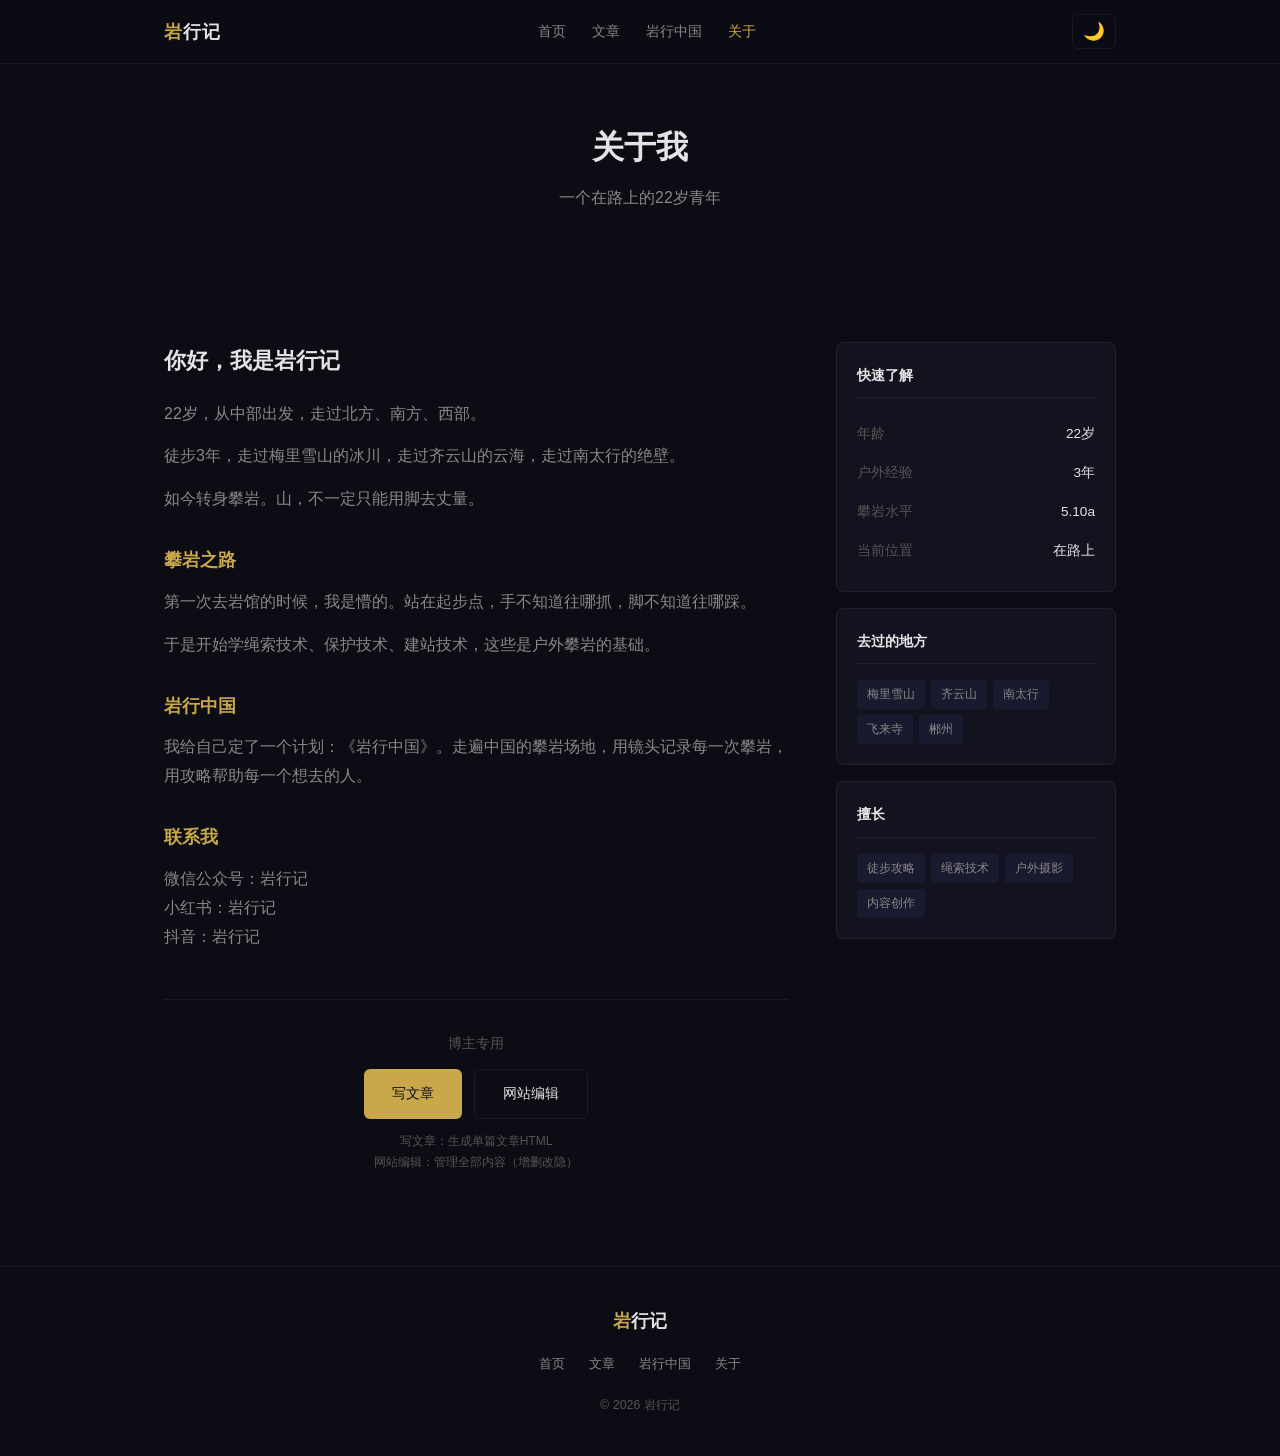
==== commit c42c60bf: "feat: 新增网站编辑器+岩行中国管理+文章增删改隐藏 - 新增 site-editor.html 网站编辑器（密码保护） - 支持文章增删改隐藏管理 - 支持岩行中国站点管理 - 支持页面内容动态" ====
--- a/about.html
+++ b/about.html
@@ -51,10 +51,14 @@
                     <h3>联系我</h3>
                     <p>微信公众号：岩行记<br>小红书：岩行记<br>抖音：岩行记</p>
 
-                    <!-- 写文章入口 -->
+                    <!-- 编辑入口 -->
                     <div class="editor-entry">
                         <p>博主专用</p>
-                        <a href="editor.html" class="btn btn-ghost">写文章</a>
+                        <div style="display:flex;gap:12px;justify-content:center;">
+                            <a href="editor.html" class="btn btn-gold">写文章</a>
+                            <a href="site-editor.html" class="btn btn-ghost">网站编辑</a>
+                        </div>
+                        <p style="font-size:0.75rem;margin-top:12px;color:var(--text-muted);">写文章：生成单篇文章HTML<br>网站编辑：管理全部内容（增删改隐）</p>
                     </div>
                 </div>
 
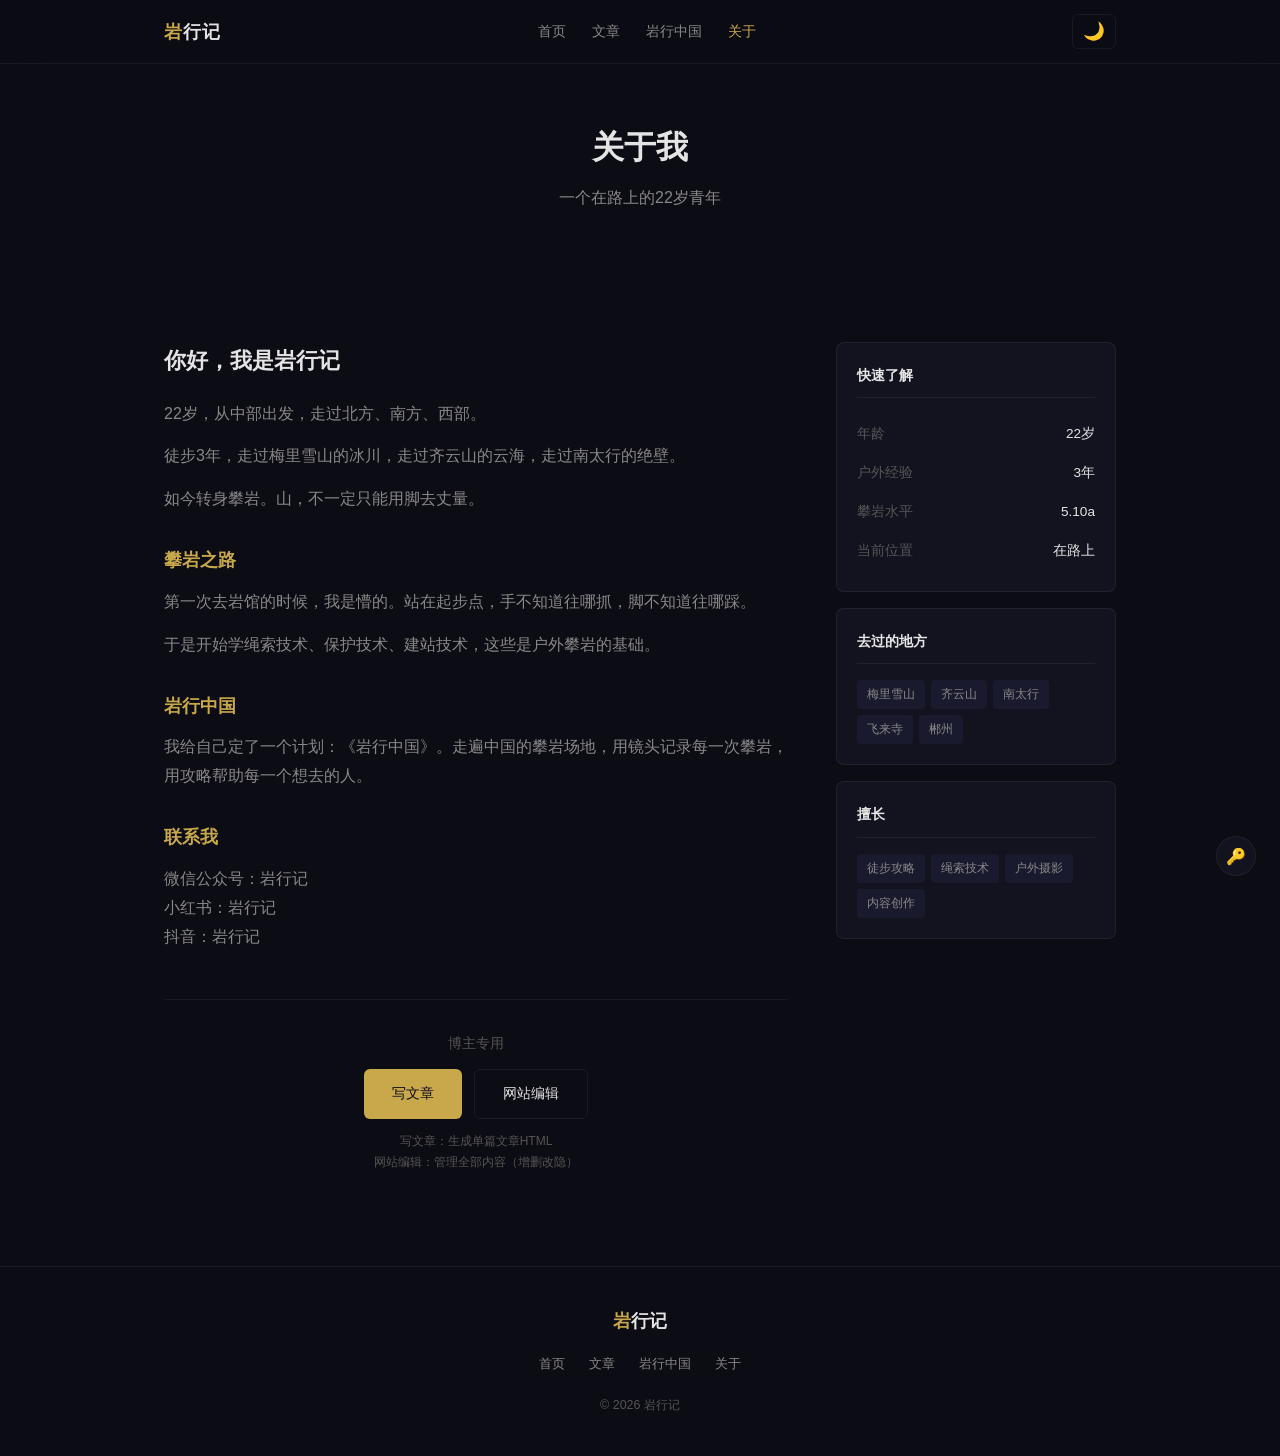
==== commit dad1cf98: "feat: 重做编辑系统 - 页面内直接编辑 - 底部🔑按钮登录（密码LBS20040816） - 登录后直接点击页面文字修改 - 顶部编辑工具栏：导出/隐藏文章/退出 - 文字编辑自动保存到本地 -" ====
--- a/about.html
+++ b/about.html
@@ -104,5 +104,6 @@
     </footer>
 
     <script src="js/main.js"></script>
+    <script src="js/admin.js"></script>
 </body>
 </html>
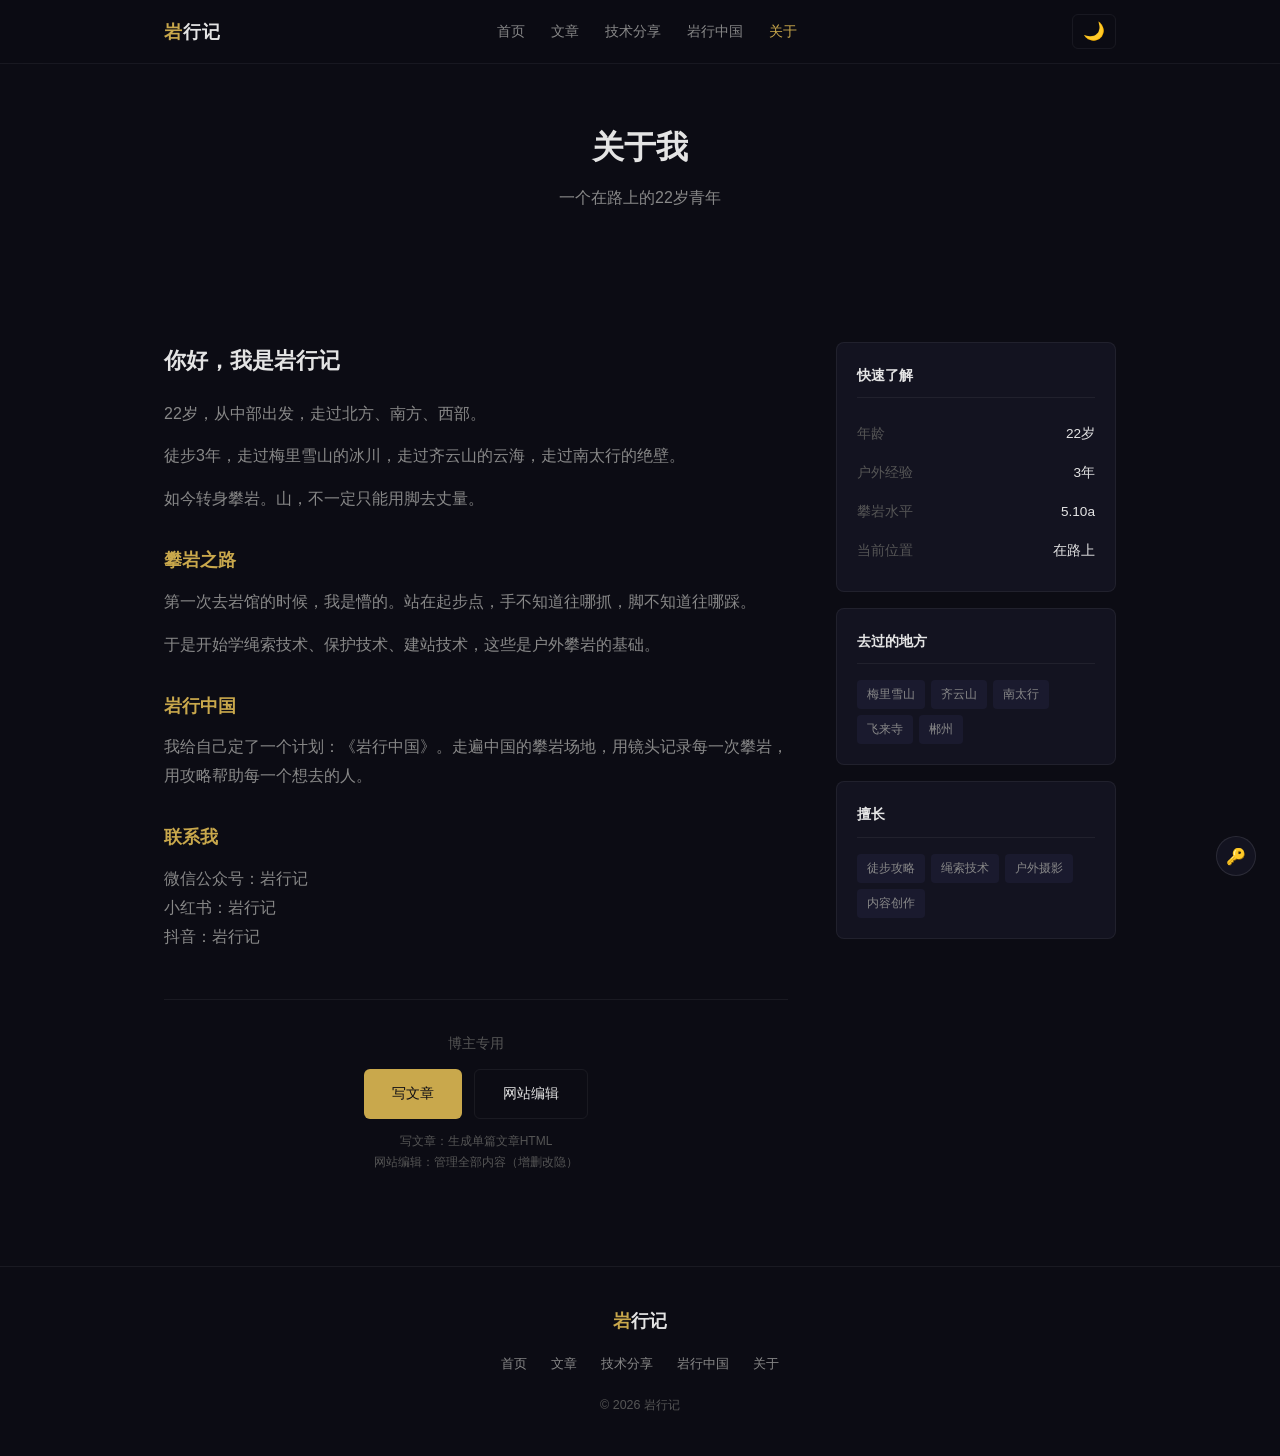
==== commit 438eecb8: "新增攀岩技术分享页面，支持PDF上传下载" ====
--- a/about.html
+++ b/about.html
@@ -15,6 +15,7 @@
             <div class="nav-links" id="navLinks">
                 <a href="index.html">首页</a>
                 <a href="blog.html">文章</a>
+                <a href="techniques.html">技术分享</a>
                 <a href="yanxing.html">岩行中国</a>
                 <a href="about.html" class="active">关于</a>
             </div>
@@ -96,6 +97,7 @@
             <div class="footer-links">
                 <a href="index.html">首页</a>
                 <a href="blog.html">文章</a>
+                <a href="techniques.html">技术分享</a>
                 <a href="yanxing.html">岩行中国</a>
                 <a href="about.html">关于</a>
             </div>
--- a/css/style.css
+++ b/css/style.css
@@ -287,6 +287,54 @@
 .mgmt-section h3 { font-size:1.1rem; margin-bottom:16px; }
 .json-editor { width:100%; min-height:200px; font-family:"SF Mono",monospace; font-size:0.8rem; padding:16px; background:var(--bg); border:1px solid var(--border); border-radius:var(--radius); color:var(--text); resize:vertical; }
 
+/* ==================== 技术分享页 ==================== */
+.tech-grid { display:grid; grid-template-columns:repeat(auto-fill,minmax(300px,1fr)); gap:20px; }
+.tech-card {
+    background:var(--bg-card); border:1px solid var(--border);
+    border-radius:var(--radius); padding:24px; transition:var(--trans);
+    display:flex; flex-direction:column;
+}
+.tech-card:hover { border-color:rgba(201,168,76,0.3); transform:translateY(-2px); }
+.tech-card-icon { font-size:2rem; margin-bottom:12px; }
+.tech-card-tag { font-size:0.72rem; color:var(--gold); letter-spacing:1px; margin-bottom:8px; text-transform:uppercase; }
+.tech-card-title { font-size:1.05rem; font-weight:600; margin-bottom:8px; line-height:1.4; }
+.tech-card-desc { font-size:0.85rem; color:var(--text-dim); line-height:1.7; flex:1; margin-bottom:16px; }
+.tech-card-meta { font-size:0.75rem; color:var(--text-muted); margin-bottom:12px; }
+.tech-card-actions { display:flex; gap:8px; flex-wrap:wrap; }
+.btn-download {
+    display:inline-flex; align-items:center; gap:6px;
+    padding:8px 18px; background:var(--gold); color:#0c0c14;
+    border:none; border-radius:6px; font-size:0.82rem; font-weight:500;
+    cursor:pointer; transition:var(--trans); font-family:inherit; text-decoration:none;
+}
+.btn-download:hover { background:#d4b35a; transform:translateY(-1px); }
+.btn-download.disabled { background:var(--bg-hover); color:var(--text-muted); cursor:not-allowed; pointer-events:none; }
+.btn-online { display:inline-flex; align-items:center; gap:6px; padding:8px 18px; background:transparent; color:var(--gold); border:1px solid var(--gold); border-radius:6px; font-size:0.82rem; cursor:pointer; transition:var(--trans); font-family:inherit; }
+.btn-online:hover { background:var(--gold-dim); }
+
+.tech-upload-section { margin-top:60px; padding-top:40px; border-top:1px solid var(--border); }
+.tech-upload-section h2 { margin-bottom:8px; }
+.tech-upload-section > p { color:var(--text-dim); margin-bottom:24px; font-size:0.9rem; }
+.file-upload-box {
+    border:2px dashed var(--border); border-radius:var(--radius);
+    padding:40px; text-align:center; cursor:pointer; transition:var(--trans);
+    margin-bottom:16px;
+}
+.file-upload-box:hover, .file-upload-box.dragover { border-color:var(--gold); background:var(--gold-dim); }
+.file-upload-box .upload-icon { font-size:2.5rem; margin-bottom:12px; }
+.file-upload-box .upload-text { color:var(--text-dim); font-size:0.9rem; }
+.file-upload-box .upload-hint { color:var(--text-muted); font-size:0.75rem; margin-top:6px; }
+.file-upload-box input[type="file"] { display:none; }
+.file-selected { background:var(--gold-dim); border-color:var(--gold); padding:12px 20px; border-radius:var(--radius); display:none; align-items:center; justify-content:space-between; margin-bottom:16px; }
+.file-selected .file-name { font-size:0.85rem; color:var(--gold); }
+.file-selected .file-remove { background:none; border:none; color:var(--text-muted); cursor:pointer; font-size:1.1rem; }
+
+.tech-empty { text-align:center; padding:60px 24px; color:var(--text-muted); }
+.tech-empty .empty-icon { font-size:3rem; margin-bottom:16px; }
+.tech-empty p { font-size:0.9rem; }
+
+.tech-categories { display:flex; gap:8px; margin-bottom:32px; flex-wrap:wrap; }
+
 /* ==================== 响应式 ==================== */
 @media (max-width:768px) {
     .nav-links { display:none; position:absolute; top:100%; left:0; right:0; background:var(--bg-card); flex-direction:column; padding:20px 24px; gap:14px; border-bottom:1px solid var(--border); }
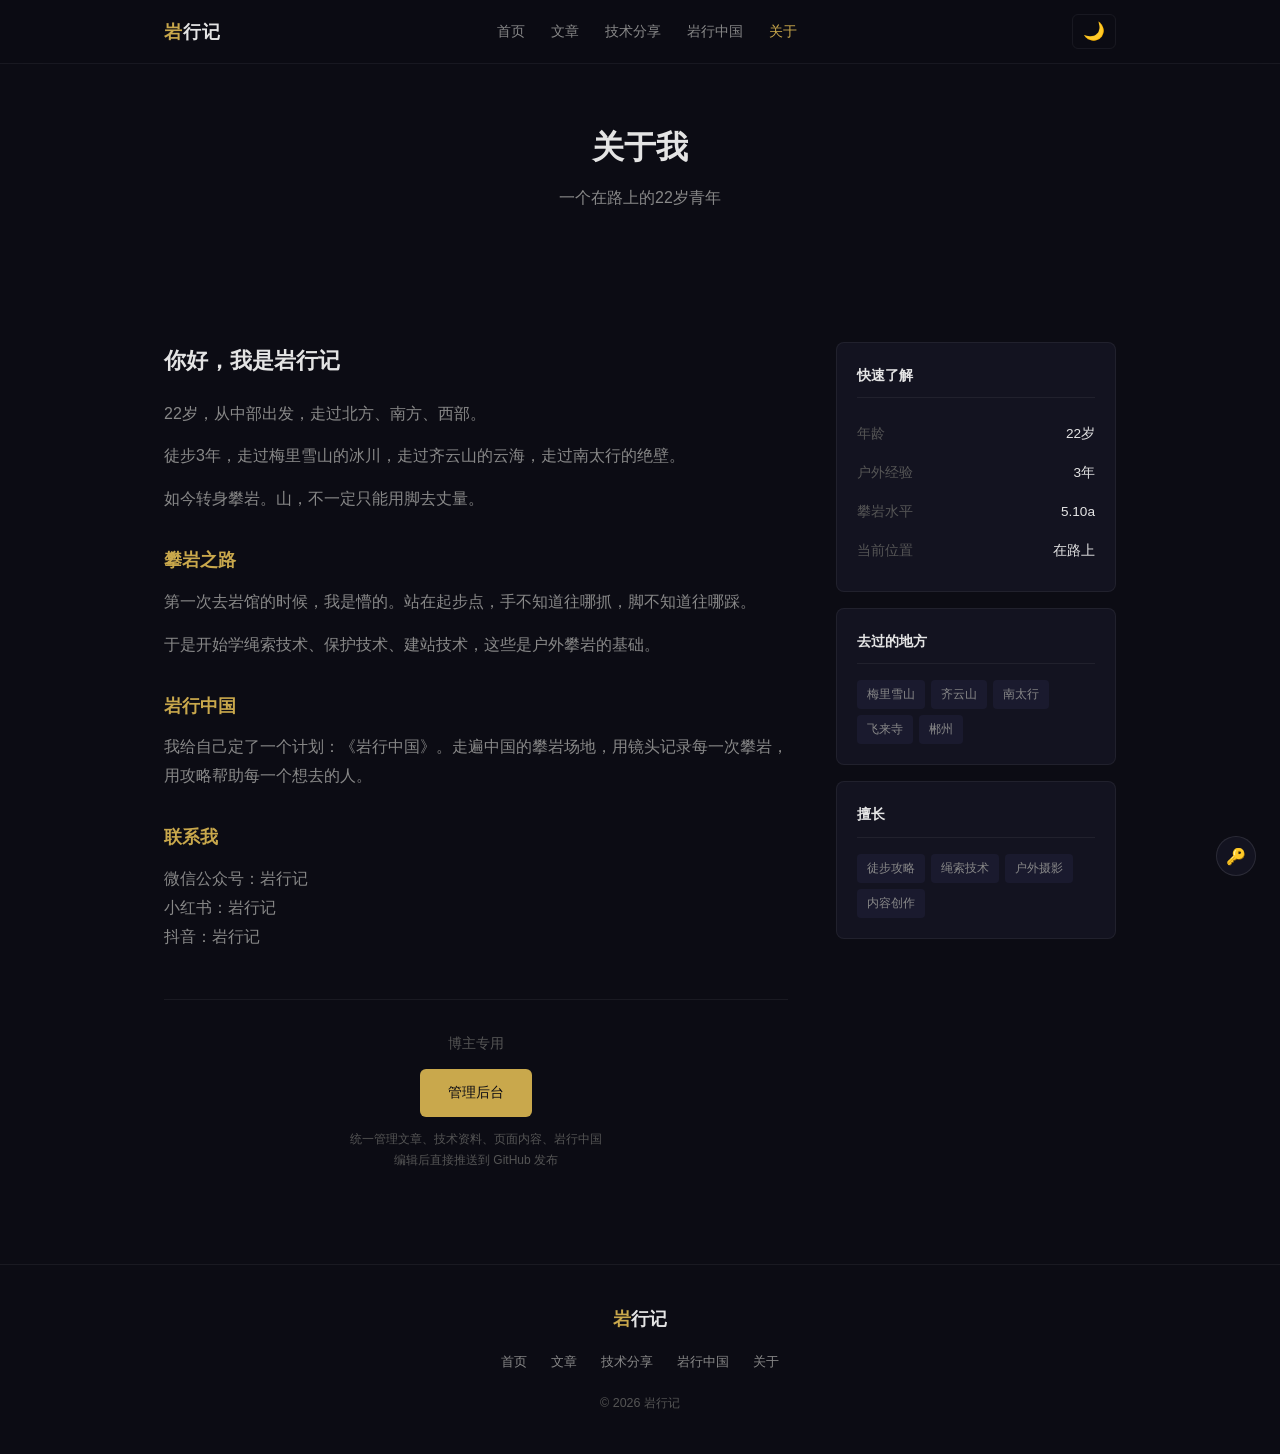
==== commit edfd4f03: "重构：统一管理后台+GitHub API直连+清理冗余代码" ====
--- a/about.html
+++ b/about.html
@@ -56,10 +56,9 @@
                     <div class="editor-entry">
                         <p>博主专用</p>
                         <div style="display:flex;gap:12px;justify-content:center;">
-                            <a href="editor.html" class="btn btn-gold">写文章</a>
-                            <a href="site-editor.html" class="btn btn-ghost">网站编辑</a>
+                            <a href="admin.html" class="btn btn-gold">管理后台</a>
                         </div>
-                        <p style="font-size:0.75rem;margin-top:12px;color:var(--text-muted);">写文章：生成单篇文章HTML<br>网站编辑：管理全部内容（增删改隐）</p>
+                        <p style="font-size:0.75rem;margin-top:12px;color:var(--text-muted);">统一管理文章、技术资料、页面内容、岩行中国<br>编辑后直接推送到 GitHub 发布</p>
                     </div>
                 </div>
 
--- a/css/style.css
+++ b/css/style.css
@@ -335,6 +335,25 @@
 
 .tech-categories { display:flex; gap:8px; margin-bottom:32px; flex-wrap:wrap; }
 
+/* ==================== 上传弹窗 ==================== */
+.modal-overlay {
+    position:fixed; top:0; left:0; right:0; bottom:0; z-index:10001;
+    background:rgba(0,0,0,0.7); backdrop-filter:blur(4px);
+    display:flex; align-items:center; justify-content:center;
+    padding:24px;
+}
+.modal-box {
+    background:var(--bg-card); border:1px solid var(--border);
+    border-radius:12px; padding:32px; max-width:520px; width:100%;
+    max-height:90vh; overflow-y:auto; box-shadow:0 20px 60px rgba(0,0,0,0.5);
+}
+.modal-close {
+    background:none; border:none; color:var(--text-muted);
+    font-size:1.4rem; cursor:pointer; padding:4px 8px; border-radius:4px;
+    transition:var(--trans); line-height:1;
+}
+.modal-close:hover { background:var(--bg-hover); color:var(--text); }
+
 /* ==================== 响应式 ==================== */
 @media (max-width:768px) {
     .nav-links { display:none; position:absolute; top:100%; left:0; right:0; background:var(--bg-card); flex-direction:column; padding:20px 24px; gap:14px; border-bottom:1px solid var(--border); }
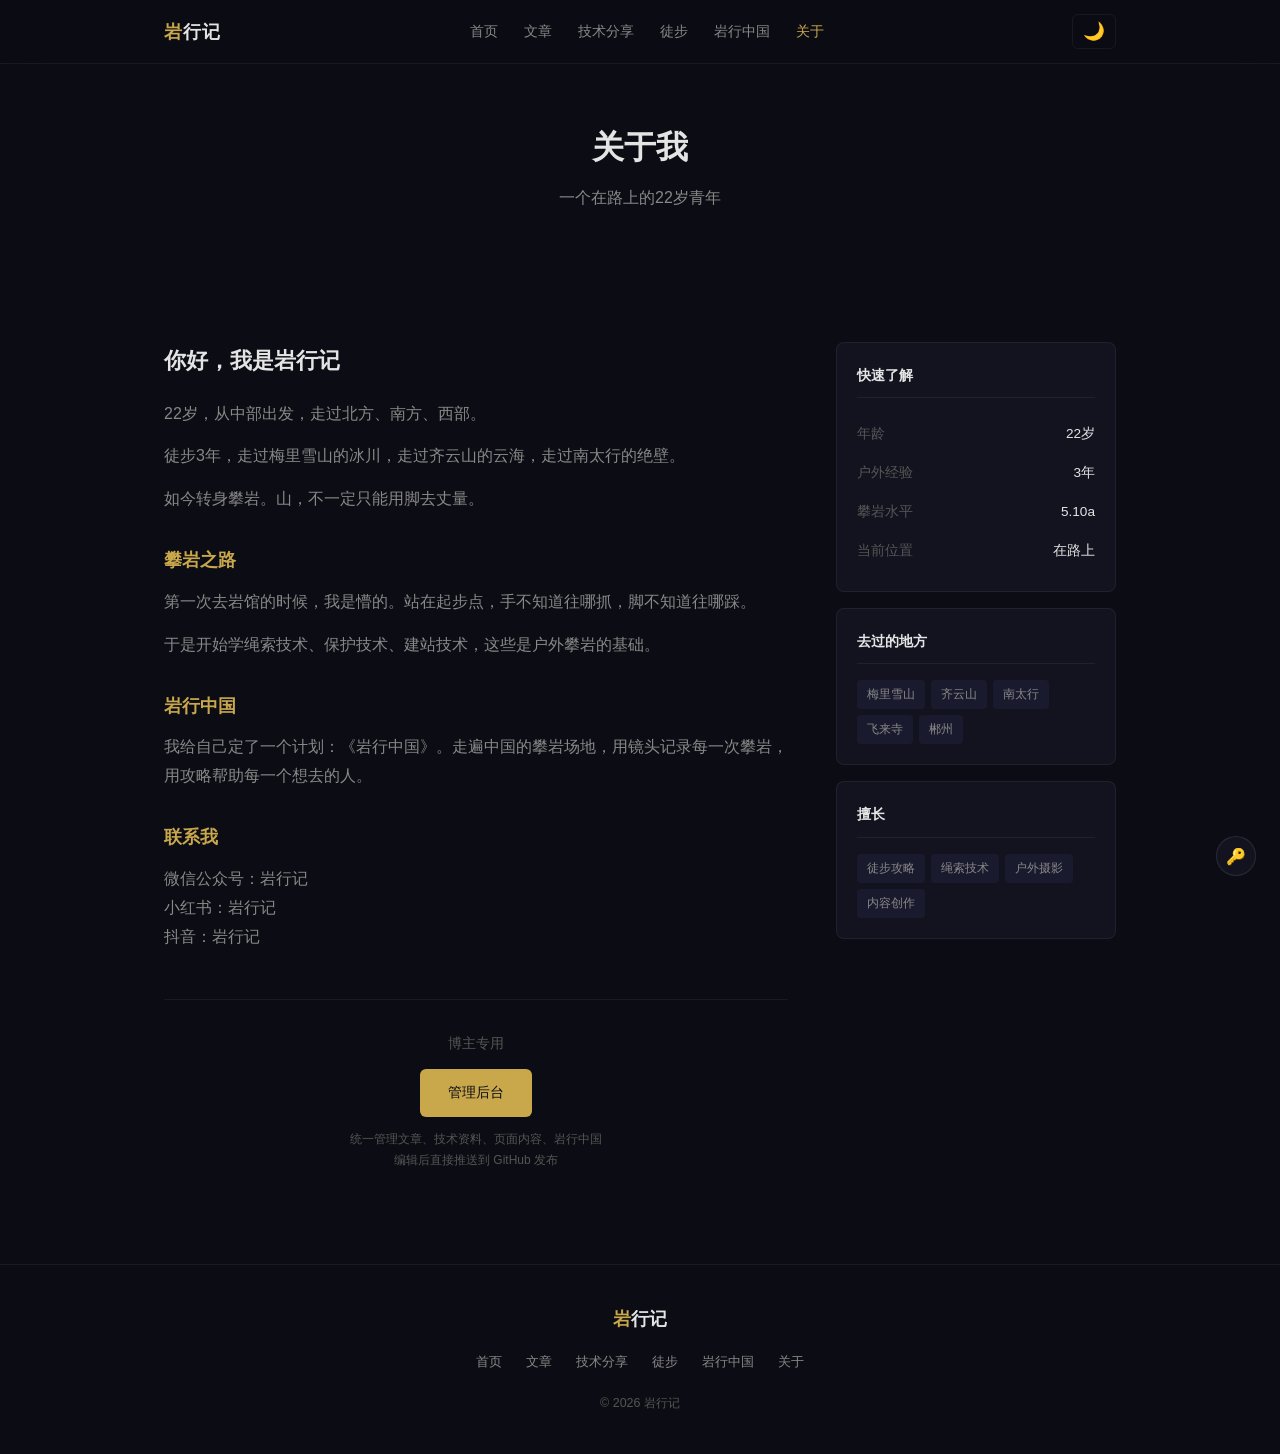
==== commit 5e777639: "添加徒步页面，新增4篇徒步文章，优化导航" ====
--- a/about.html
+++ b/about.html
@@ -16,6 +16,7 @@
                 <a href="index.html">首页</a>
                 <a href="blog.html">文章</a>
                 <a href="techniques.html">技术分享</a>
+                <a href="hiking.html">徒步</a>
                 <a href="yanxing.html">岩行中国</a>
                 <a href="about.html" class="active">关于</a>
             </div>
@@ -97,6 +98,7 @@
                 <a href="index.html">首页</a>
                 <a href="blog.html">文章</a>
                 <a href="techniques.html">技术分享</a>
+                <a href="hiking.html">徒步</a>
                 <a href="yanxing.html">岩行中国</a>
                 <a href="about.html">关于</a>
             </div>
--- a/css/style.css
+++ b/css/style.css
@@ -189,6 +189,40 @@
 .stat-num { display:block; font-size:1.4rem; font-weight:700; color:var(--gold); margin-bottom:6px; }
 .stat-label { font-size:0.7rem; color:var(--text-muted); letter-spacing:1px; }
 
+/* ==================== 徒步页面 ==================== */
+.hiking-hero {
+    padding: 140px 0 80px;
+    text-align: center;
+    position: relative;
+    overflow: hidden;
+}
+.hiking-hero::before {
+    content: '';
+    position: absolute;
+    top: -50%;
+    left: 50%;
+    transform: translateX(-50%);
+    width: 700px;
+    height: 700px;
+    background: radial-gradient(ellipse, rgba(76,150,100,0.12) 0%, transparent 70%);
+    pointer-events: none;
+}
+.hiking-hero h1 {
+    font-size: 2.5rem;
+    font-weight: 800;
+    letter-spacing: -1px;
+    margin-bottom: 12px;
+}
+.hiking-hero h1 span { color: var(--gold); }
+.hiking-hero p { color: var(--text-dim); font-size: 1.05rem; }
+.hiking-empty {
+    text-align: center;
+    padding: 60px 24px;
+    color: var(--text-muted);
+}
+.hiking-empty .empty-icon { font-size: 3rem; margin-bottom: 16px; }
+.hiking-empty p { font-size: 0.9rem; }
+
 /* ==================== 页脚 ==================== */
 .footer { padding:40px 0; border-top:1px solid var(--border); text-align:center; }
 .footer-inner { max-width:1000px; margin:0 auto; padding:0 24px; }
@@ -239,17 +273,7 @@
 .article-nav { max-width:640px; margin:0 auto; padding:0 24px 60px; display:flex; justify-content:space-between; border-top:1px solid var(--border); padding-top:24px; }
 .article-nav a { font-size:0.85rem; color:var(--gold); }
 
-/* ==================== 编辑器 ==================== */
-.editor-wrap { padding-top:100px; min-height:100vh; }
-.editor-box { max-width:860px; margin:0 auto; padding:0 24px 60px; }
-.editor-box h1 { font-size:1.8rem; margin-bottom:8px; }
-.editor-box > p { color:var(--text-dim); margin-bottom:32px; }
-
-.login-box { background:var(--bg-card); border:1px solid var(--border); border-radius:var(--radius); padding:40px; text-align:center; max-width:400px; margin:0 auto; }
-.login-box h3 { margin-bottom:20px; }
-.login-box input { width:100%; padding:12px 16px; background:var(--bg); border:1px solid var(--border); border-radius:6px; color:var(--text); font-size:0.95rem; margin-bottom:16px; font-family:inherit; }
-.login-box input:focus { outline:none; border-color:var(--gold); }
-.login-box .error { color:#e94560; font-size:0.82rem; margin-bottom:12px; display:none; }
+/* ==================== 表单 ==================== */
 
 .form-card { background:var(--bg-card); border:1px solid var(--border); border-radius:var(--radius); padding:28px; margin-bottom:28px; }
 .form-group { margin-bottom:20px; }
@@ -262,30 +286,9 @@
 .form-inline { display:flex; gap:10px; align-items:center; }
 .form-inline .form-input { flex:1; }
 
-.output-section { margin-top:32px; }
-.output-section h3 { font-size:1.1rem; margin-bottom:16px; }
-.code-block { background:var(--bg); border:1px solid var(--border); border-radius:var(--radius); padding:20px; font-family:"SF Mono","Fira Code","Consolas",monospace; font-size:0.8rem; line-height:1.5; color:var(--text-dim); overflow-x:auto; max-height:400px; overflow-y:auto; white-space:pre-wrap; }
-.copy-ok { color:var(--gold); font-size:0.82rem; display:none; }
-
-/* 教程卡片 */
-.tutorial { margin-top:40px; }
-.tutorial h2 { font-size:1.4rem; margin-bottom:24px; }
-.tutorial-steps { display:grid; gap:16px; }
-.tutorial-step { background:var(--bg-card); border:1px solid var(--border); border-radius:var(--radius); padding:24px; display:flex; gap:20px; align-items:flex-start; }
-.tutorial-step-num { width:36px; height:36px; border-radius:50%; background:var(--gold); color:#0c0c14; display:flex; align-items:center; justify-content:center; font-weight:700; font-size:0.9rem; flex-shrink:0; }
-.tutorial-step-body h4 { font-size:1rem; margin-bottom:6px; }
-.tutorial-step-body p { color:var(--text-dim); font-size:0.85rem; line-height:1.7; margin-bottom:4px; }
-.tutorial-step-body code { background:var(--bg); padding:2px 8px; border-radius:4px; font-size:0.8rem; color:var(--gold); }
-.tutorial-step-body pre { background:var(--bg); padding:12px 16px; border-radius:6px; margin-top:8px; font-size:0.78rem; color:var(--text-dim); overflow-x:auto; }
-
-/* 编辑器入口（关于页面底部） */
+/* ==================== 管理后台入口 ==================== */
 .editor-entry { margin-top:48px; padding-top:32px; border-top:1px solid var(--border); text-align:center; }
 .editor-entry p { color:var(--text-muted); font-size:0.85rem; margin-bottom:12px; }
-
-/* 管理入口 */
-.mgmt-section { margin-top:48px; padding-top:32px; border-top:1px solid var(--border); }
-.mgmt-section h3 { font-size:1.1rem; margin-bottom:16px; }
-.json-editor { width:100%; min-height:200px; font-family:"SF Mono",monospace; font-size:0.8rem; padding:16px; background:var(--bg); border:1px solid var(--border); border-radius:var(--radius); color:var(--text); resize:vertical; }
 
 /* ==================== 技术分享页 ==================== */
 .tech-grid { display:grid; grid-template-columns:repeat(auto-fill,minmax(300px,1fr)); gap:20px; }
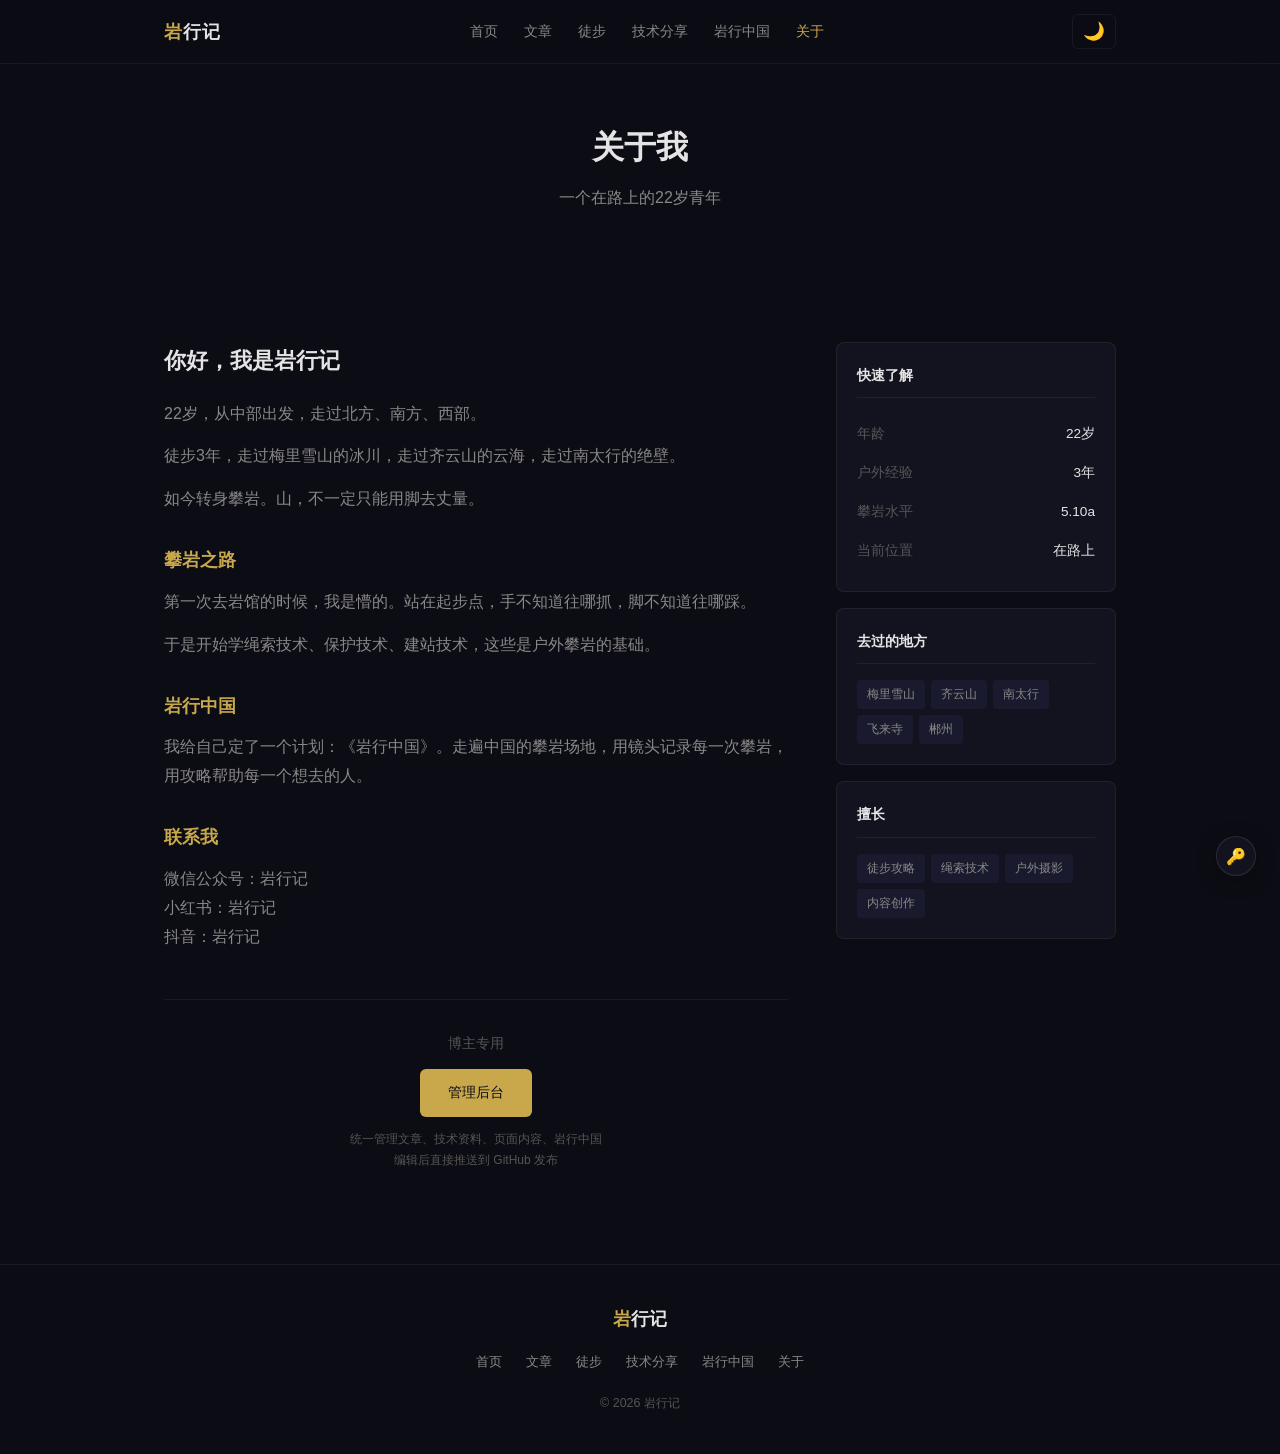
==== commit 71741b1d: "调整导航顺序：徒步排在技术分享前面" ====
--- a/about.html
+++ b/about.html
@@ -15,8 +15,8 @@
             <div class="nav-links" id="navLinks">
                 <a href="index.html">首页</a>
                 <a href="blog.html">文章</a>
+                <a href="hiking.html">徒步</a>
                 <a href="techniques.html">技术分享</a>
-                <a href="hiking.html">徒步</a>
                 <a href="yanxing.html">岩行中国</a>
                 <a href="about.html" class="active">关于</a>
             </div>
@@ -97,8 +97,8 @@
             <div class="footer-links">
                 <a href="index.html">首页</a>
                 <a href="blog.html">文章</a>
+                <a href="hiking.html">徒步</a>
                 <a href="techniques.html">技术分享</a>
-                <a href="hiking.html">徒步</a>
                 <a href="yanxing.html">岩行中国</a>
                 <a href="about.html">关于</a>
             </div>
--- a/css/style.css
+++ b/css/style.css
@@ -14,6 +14,7 @@
     --gold-dim: rgba(201,168,76,0.15);
     --gold-glow: rgba(201,168,76,0.25);
     --border: rgba(255,255,255,0.06);
+    --shadow: 0 4px 20px rgba(0,0,0,0.3);
     --radius: 8px;
     --trans: 0.25s ease;
 }
@@ -30,6 +31,7 @@
     --gold-dim: rgba(139,105,20,0.08);
     --gold-glow: rgba(139,105,20,0.15);
     --border: rgba(0,0,0,0.08);
+    --shadow: 0 4px 20px rgba(0,0,0,0.1);
 }
 
 html { font-size: 16px; scroll-behavior: smooth; }
